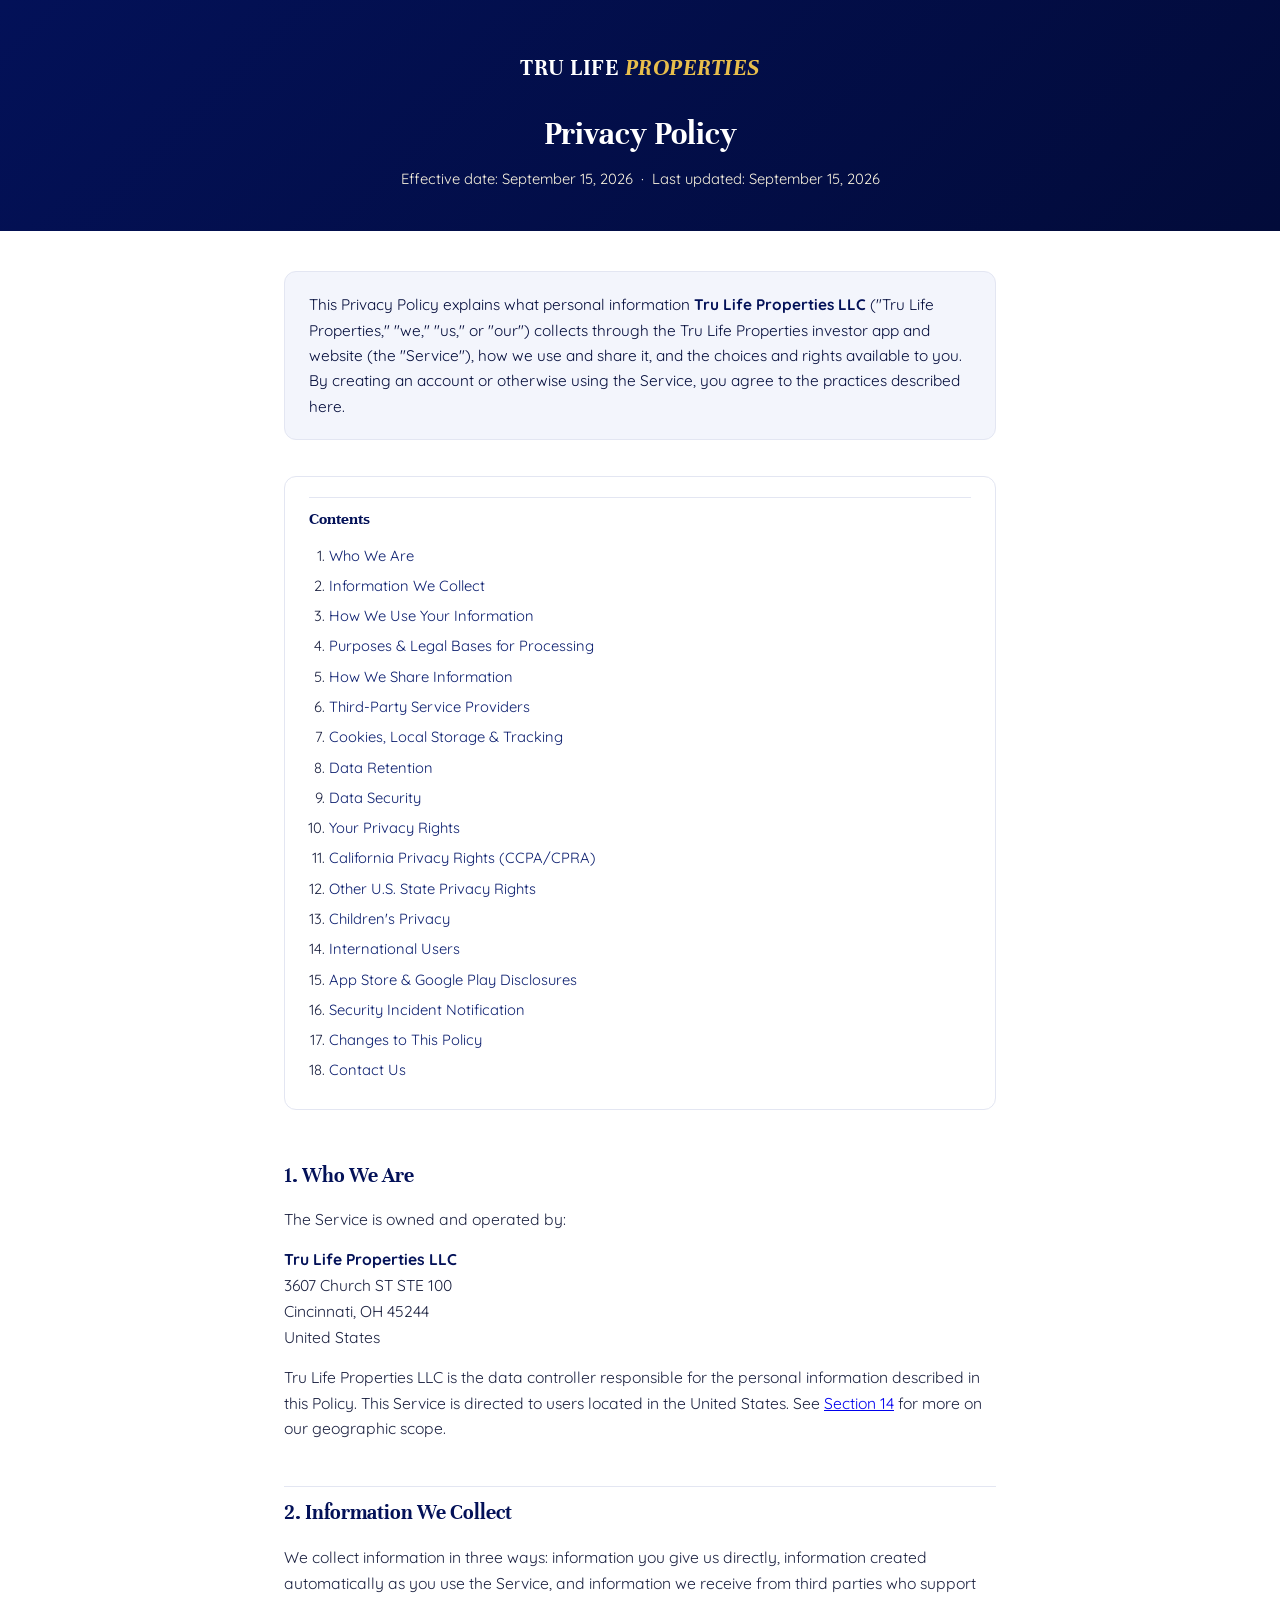
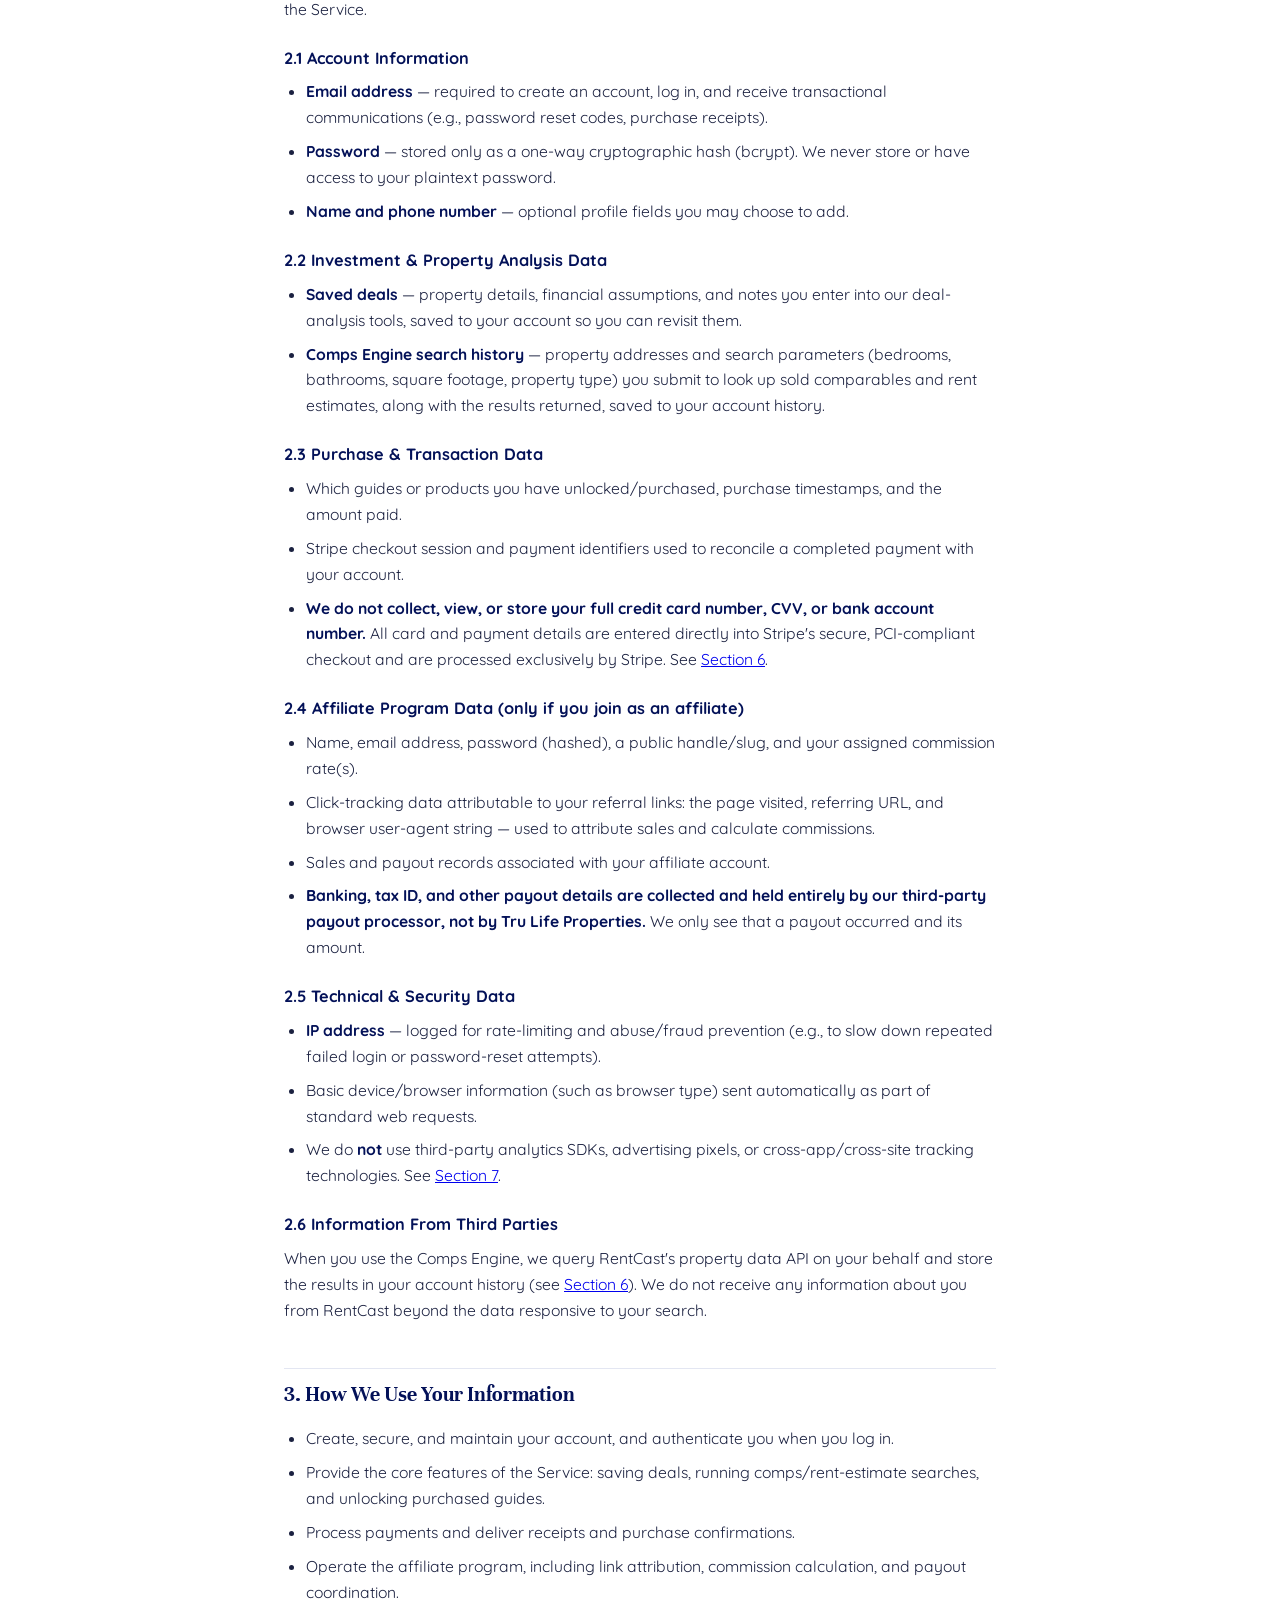
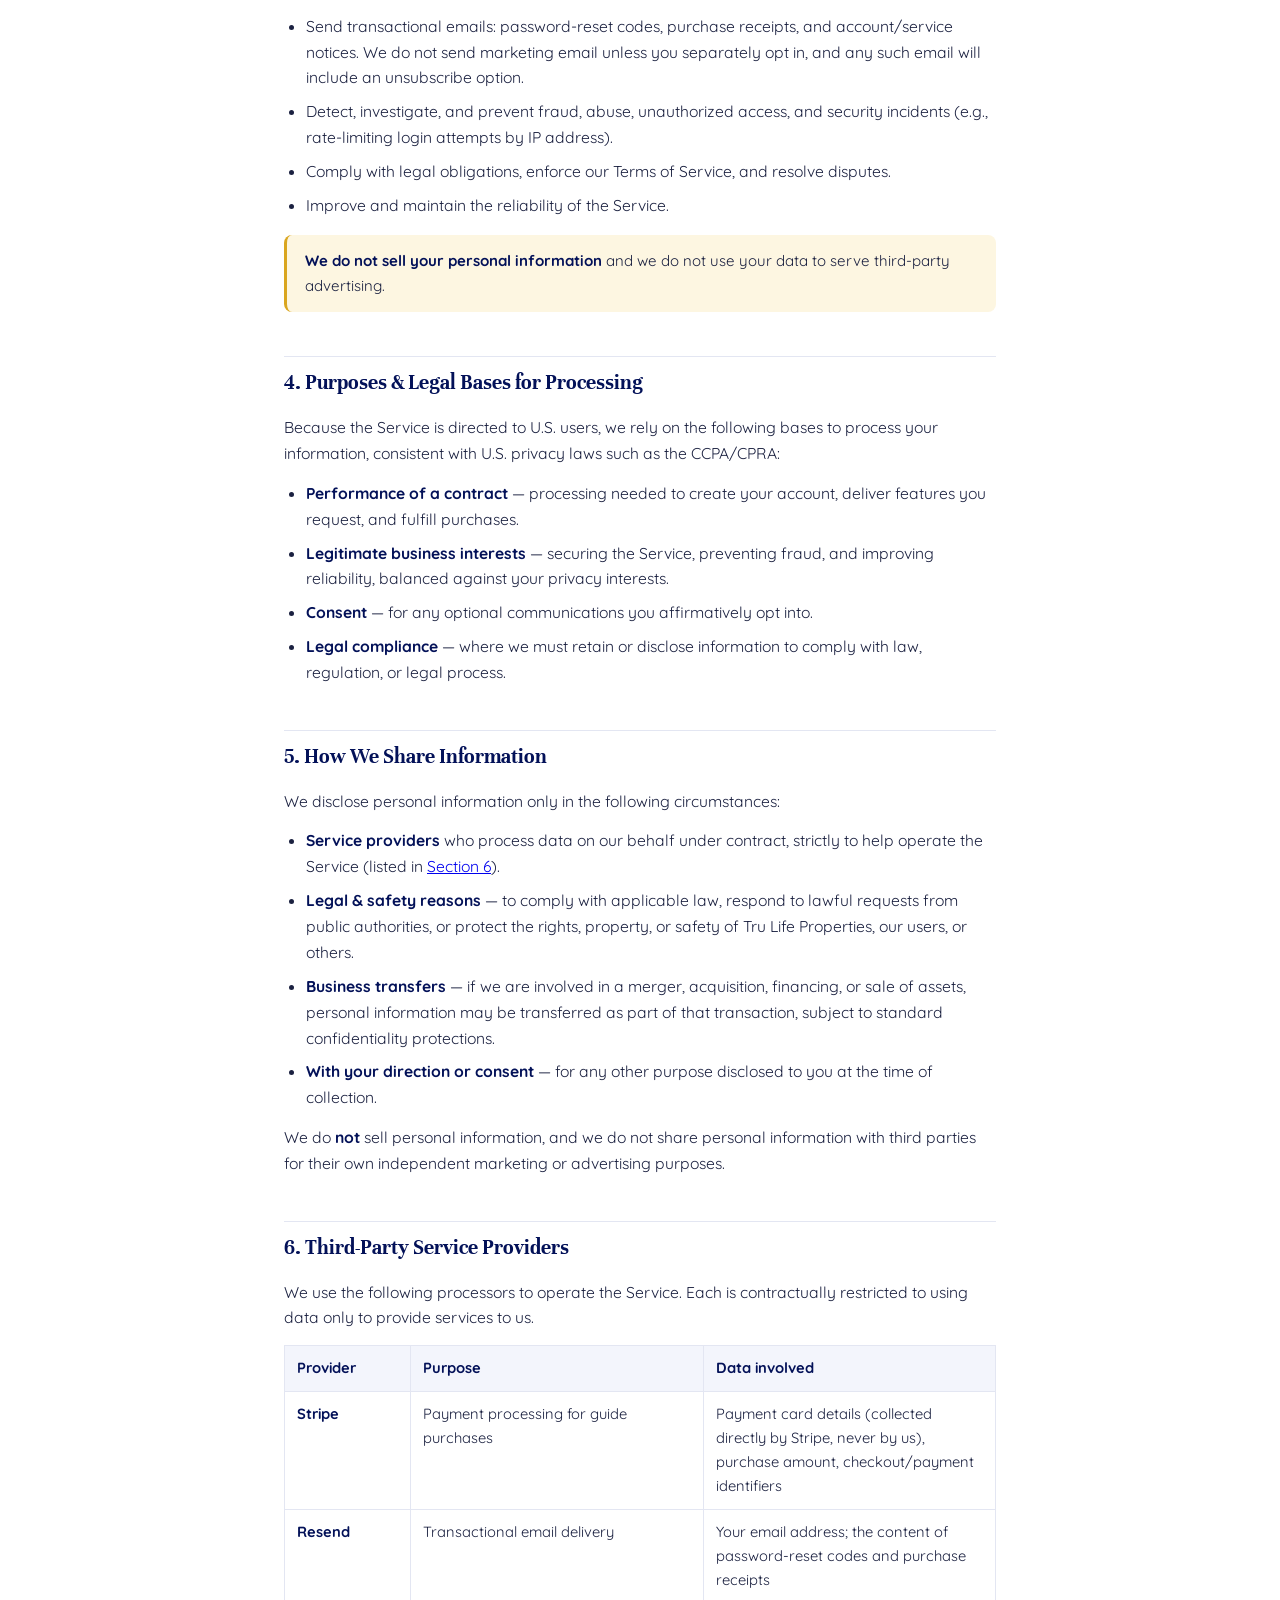
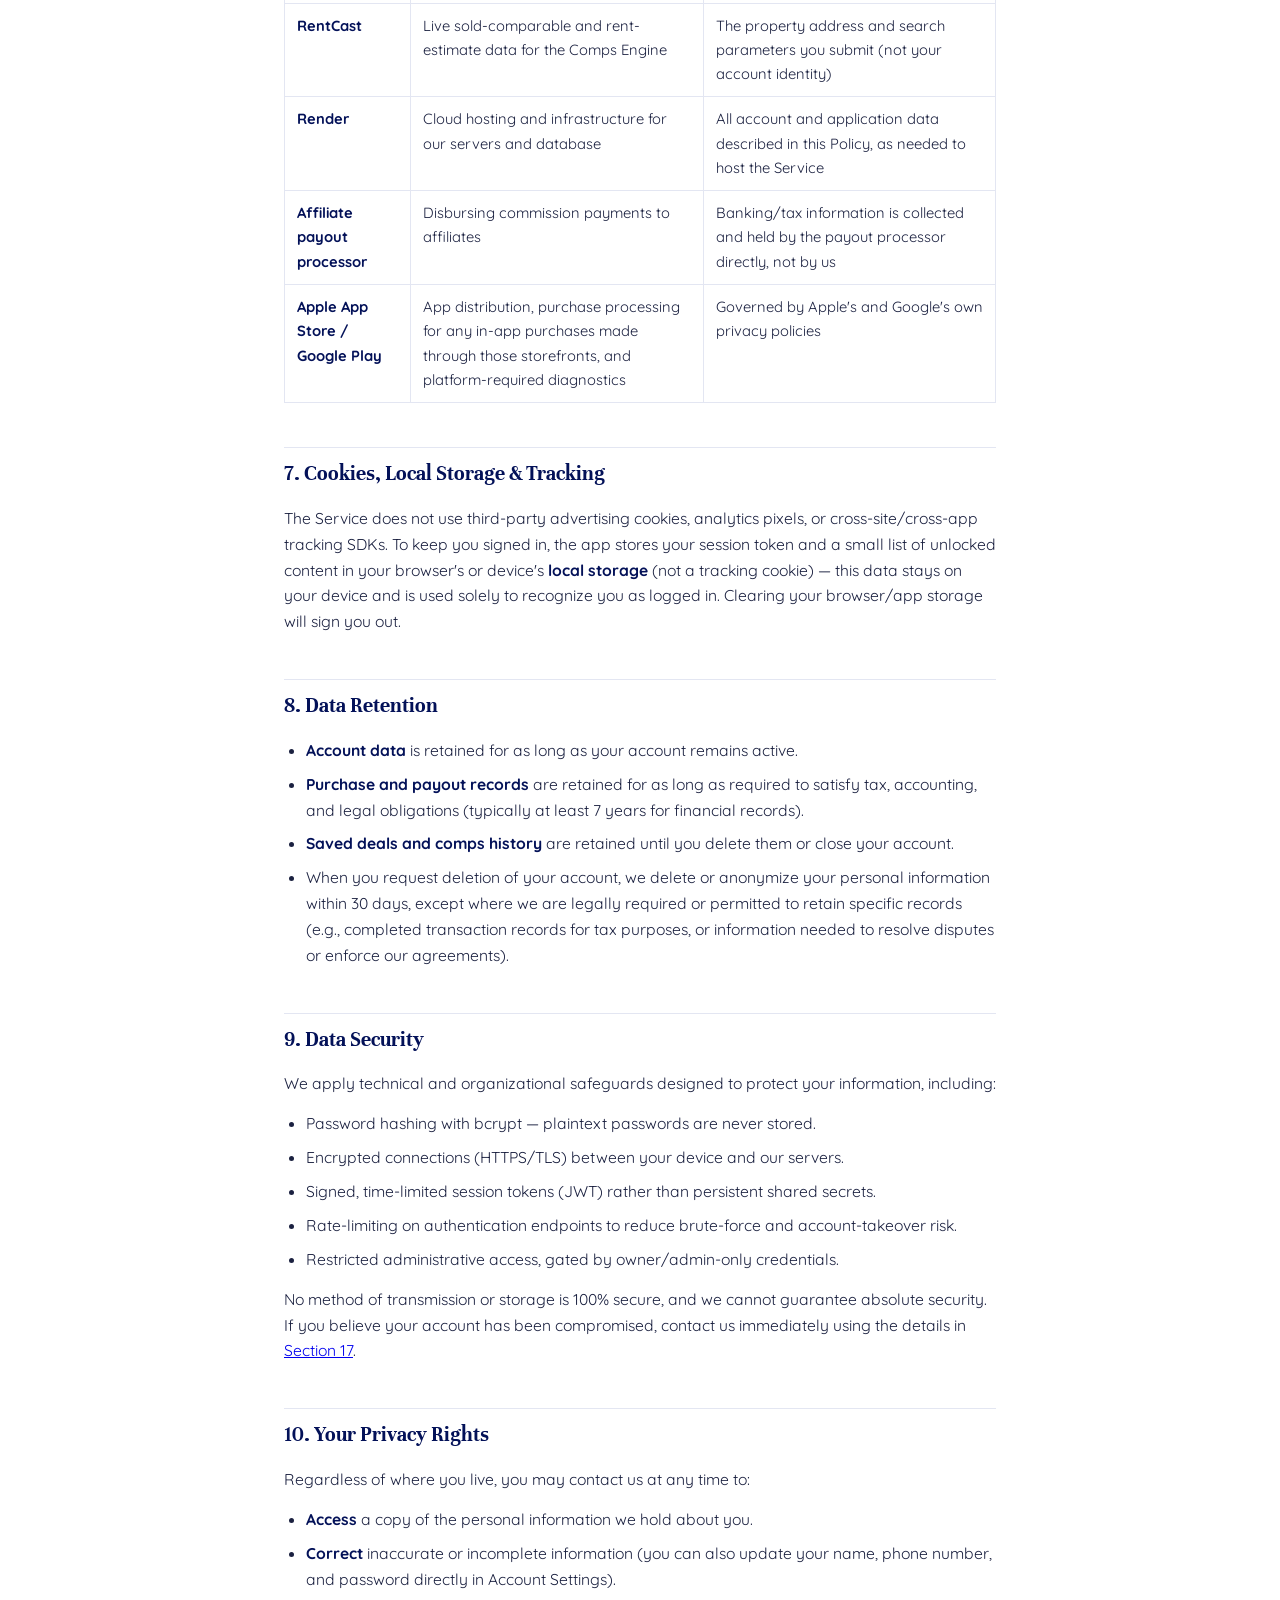
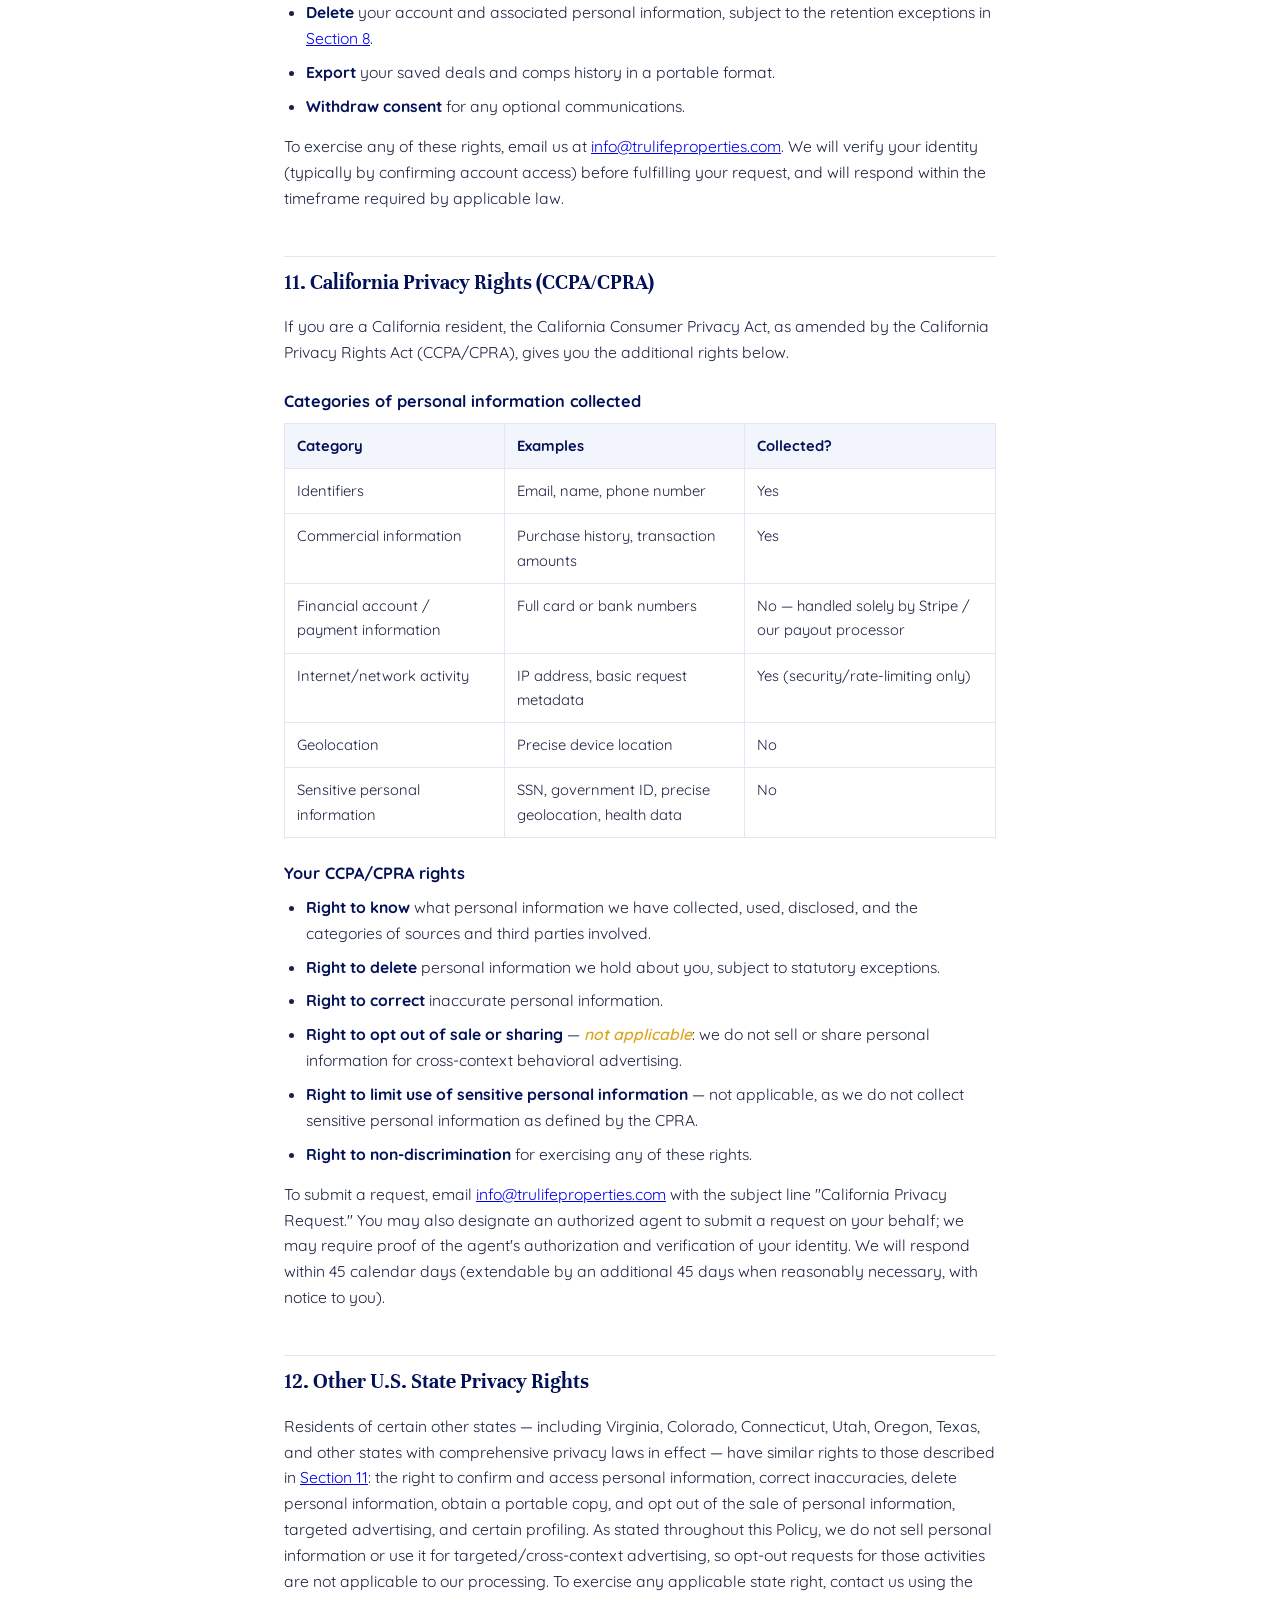
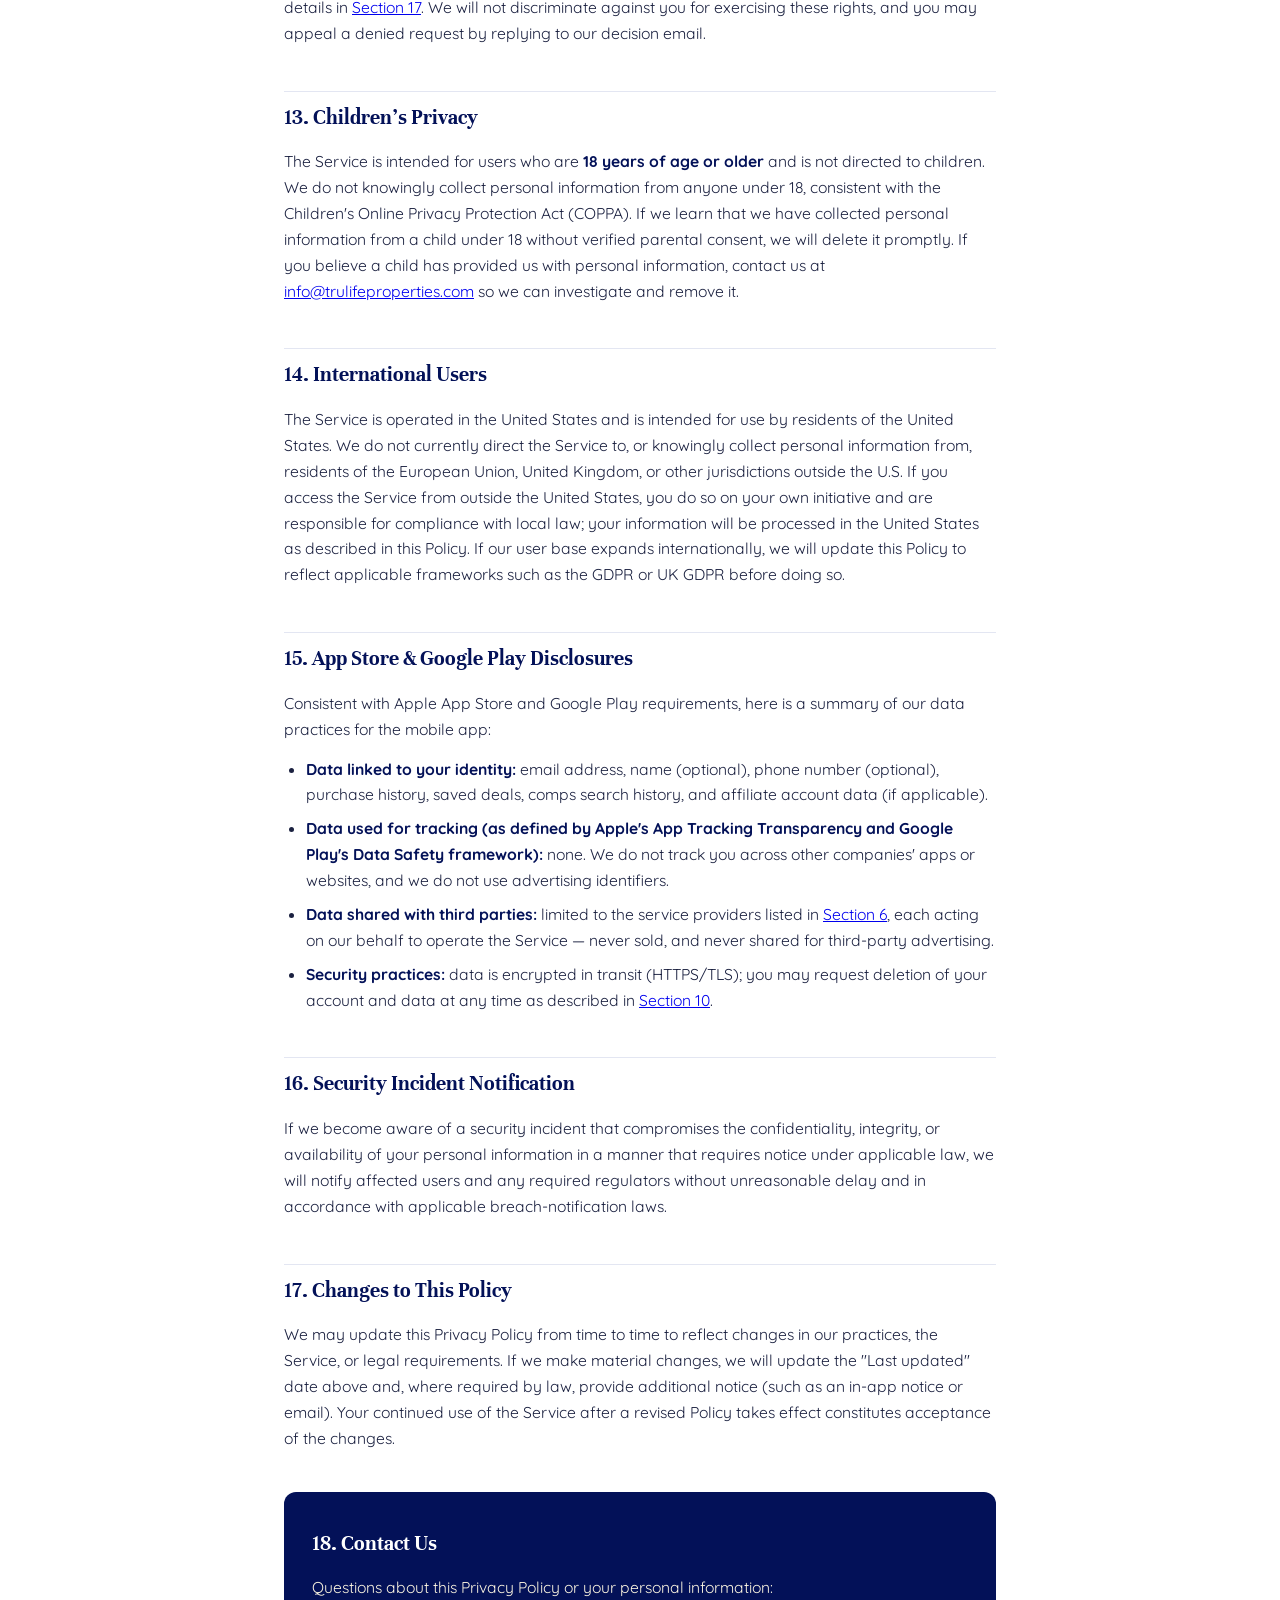
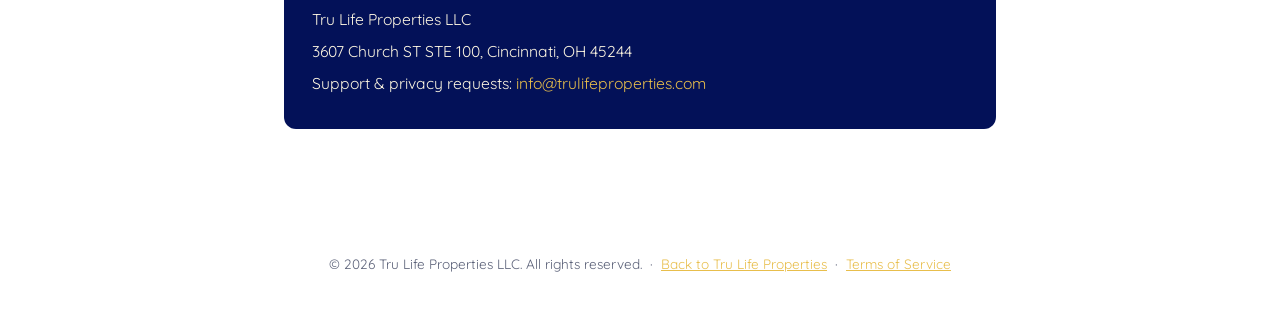
==== static/privacy-policy.html @ 52e92f8c "Add Privacy Policy and Terms of Service pages; link from Settings" ====
<!DOCTYPE html>
<html lang="en">
<head>
<meta charset="UTF-8" />
<meta name="viewport" content="width=device-width, initial-scale=1.0" />
<title>Privacy Policy · Tru Life Properties</title>
<link rel="preconnect" href="https://fonts.googleapis.com" />
<link rel="preconnect" href="https://fonts.gstatic.com" crossorigin />
<link href="https://fonts.googleapis.com/css2?family=Unna:ital,wght@0,400;0,700;1,400;1,700&family=Quicksand:wght@300;400;500;600;700&display=swap" rel="stylesheet" />
<style>
  :root {
    --navy: #031158;
    --navy-deep: #020b3a;
    --navy-soft: #0a1d6e;
    --navy-tint: #f3f5fc;
    --gold: #daa61f;
    --gold-light: #e8be4c;
    --gold-soft: #fdf6e1;
    --ink: #1b2140;
    --muted: #5b6178;
    --border: #e3e6f2;
    --sans: 'Quicksand', sans-serif;
    --serif: 'Unna', serif;
  }
  * { box-sizing: border-box; }
  body {
    margin: 0;
    font-family: var(--sans);
    color: var(--ink);
    background: #fff;
    line-height: 1.65;
  }
  header.masthead {
    background: linear-gradient(135deg, var(--navy) 0%, var(--navy-deep) 100%);
    color: #fff;
    padding: 48px 24px 40px;
    text-align: center;
  }
  header.masthead .brand {
    font-family: var(--serif);
    font-weight: 700;
    font-size: 1.5rem;
    letter-spacing: 0.02em;
  }
  header.masthead .brand em { color: var(--gold-light); font-style: italic; }
  header.masthead h1 {
    font-family: var(--serif);
    font-weight: 700;
    font-size: 2.1rem;
    margin: 18px 0 6px;
  }
  header.masthead p.meta {
    color: var(--gold-soft);
    font-size: 0.92rem;
    margin: 0;
  }
  main {
    max-width: 760px;
    margin: 0 auto;
    padding: 40px 24px 96px;
  }
  .intro {
    background: var(--navy-tint);
    border: 1px solid var(--border);
    border-radius: 12px;
    padding: 20px 24px;
    margin-bottom: 36px;
    font-size: 0.96rem;
    color: var(--navy-deep);
  }
  nav.toc {
    border: 1px solid var(--border);
    border-radius: 12px;
    padding: 20px 24px;
    margin-bottom: 40px;
  }
  nav.toc h2 {
    font-family: var(--serif);
    color: var(--navy);
    font-size: 1.05rem;
    margin: 0 0 10px;
  }
  nav.toc ol { margin: 0; padding-left: 20px; }
  nav.toc li { margin-bottom: 6px; font-size: 0.92rem; }
  nav.toc a { color: var(--navy-soft); text-decoration: none; }
  nav.toc a:hover { color: var(--gold); text-decoration: underline; }
  h2 {
    font-family: var(--serif);
    color: var(--navy);
    font-weight: 700;
    font-size: 1.35rem;
    margin: 44px 0 14px;
    padding-top: 8px;
    border-top: 1px solid var(--border);
  }
  section:first-of-type h2 { border-top: none; margin-top: 0; }
  h3 {
    font-family: var(--sans);
    color: var(--navy);
    font-weight: 700;
    font-size: 1.02rem;
    margin: 22px 0 8px;
  }
  p { margin: 0 0 14px; color: var(--ink); font-size: 0.98rem; }
  ul, ol.plain { margin: 0 0 14px; padding-left: 22px; }
  li { margin-bottom: 8px; font-size: 0.98rem; }
  strong { color: var(--navy); }
  em.accent { font-style: italic; color: var(--gold); font-weight: 600; }
  table {
    width: 100%;
    border-collapse: collapse;
    margin: 8px 0 20px;
    font-size: 0.92rem;
  }
  th, td {
    text-align: left;
    padding: 10px 12px;
    border: 1px solid var(--border);
    vertical-align: top;
  }
  th { background: var(--navy-tint); color: var(--navy); font-weight: 700; }
  .callout {
    background: var(--gold-soft);
    border-left: 3px solid var(--gold);
    border-radius: 8px;
    padding: 14px 18px;
    margin: 16px 0;
    font-size: 0.94rem;
  }
  .contact-card {
    background: var(--navy);
    color: #fff;
    border-radius: 12px;
    padding: 26px 28px;
    margin-top: 40px;
  }
  .contact-card h2 { color: #fff; border: none; margin-top: 0; }
  .contact-card p { color: var(--gold-soft); margin-bottom: 6px; }
  .contact-card a { color: var(--gold-light); text-decoration: none; }
  footer {
    text-align: center;
    padding: 28px 24px 40px;
    color: var(--muted);
    font-size: 0.85rem;
  }
  a.home-link { color: var(--gold-light); }
</style>
</head>
<body>

<header class="masthead">
  <div class="brand">TRU LIFE <em>PROPERTIES</em></div>
  <h1>Privacy Policy</h1>
  <p class="meta">Effective date: September 15, 2026 &nbsp;·&nbsp; Last updated: September 15, 2026</p>
</header>

<main>

  <div class="intro">
    This Privacy Policy explains what personal information <strong>Tru Life Properties LLC</strong> ("Tru Life Properties," "we," "us," or "our") collects through the Tru Life Properties investor app and website (the "Service"), how we use and share it, and the choices and rights available to you. By creating an account or otherwise using the Service, you agree to the practices described here.
  </div>

  <nav class="toc">
    <h2>Contents</h2>
    <ol>
      <li><a href="#who-we-are">Who We Are</a></li>
      <li><a href="#info-we-collect">Information We Collect</a></li>
      <li><a href="#how-we-use">How We Use Your Information</a></li>
      <li><a href="#legal-bases">Purposes &amp; Legal Bases for Processing</a></li>
      <li><a href="#sharing">How We Share Information</a></li>
      <li><a href="#third-parties">Third-Party Service Providers</a></li>
      <li><a href="#cookies">Cookies, Local Storage &amp; Tracking</a></li>
      <li><a href="#retention">Data Retention</a></li>
      <li><a href="#security">Data Security</a></li>
      <li><a href="#your-rights">Your Privacy Rights</a></li>
      <li><a href="#california">California Privacy Rights (CCPA/CPRA)</a></li>
      <li><a href="#other-states">Other U.S. State Privacy Rights</a></li>
      <li><a href="#children">Children's Privacy</a></li>
      <li><a href="#international">International Users</a></li>
      <li><a href="#app-store">App Store &amp; Google Play Disclosures</a></li>
      <li><a href="#breach">Security Incident Notification</a></li>
      <li><a href="#retention-changes">Changes to This Policy</a></li>
      <li><a href="#contact">Contact Us</a></li>
    </ol>
  </nav>

  <section id="who-we-are">
    <h2>1. Who We Are</h2>
    <p>The Service is owned and operated by:</p>
    <p><strong>Tru Life Properties LLC</strong><br />
    3607 Church ST STE 100<br />
    Cincinnati, OH 45244<br />
    United States</p>
    <p>Tru Life Properties LLC is the data controller responsible for the personal information described in this Policy. This Service is directed to users located in the United States. See <a href="#international">Section 14</a> for more on our geographic scope.</p>
  </section>

  <section id="info-we-collect">
    <h2>2. Information We Collect</h2>
    <p>We collect information in three ways: information you give us directly, information created automatically as you use the Service, and information we receive from third parties who support the Service.</p>

    <h3>2.1 Account Information</h3>
    <ul>
      <li><strong>Email address</strong> — required to create an account, log in, and receive transactional communications (e.g., password reset codes, purchase receipts).</li>
      <li><strong>Password</strong> — stored only as a one-way cryptographic hash (bcrypt). We never store or have access to your plaintext password.</li>
      <li><strong>Name and phone number</strong> — optional profile fields you may choose to add.</li>
    </ul>

    <h3>2.2 Investment &amp; Property Analysis Data</h3>
    <ul>
      <li><strong>Saved deals</strong> — property details, financial assumptions, and notes you enter into our deal-analysis tools, saved to your account so you can revisit them.</li>
      <li><strong>Comps Engine search history</strong> — property addresses and search parameters (bedrooms, bathrooms, square footage, property type) you submit to look up sold comparables and rent estimates, along with the results returned, saved to your account history.</li>
    </ul>

    <h3>2.3 Purchase &amp; Transaction Data</h3>
    <ul>
      <li>Which guides or products you have unlocked/purchased, purchase timestamps, and the amount paid.</li>
      <li>Stripe checkout session and payment identifiers used to reconcile a completed payment with your account.</li>
      <li><strong>We do not collect, view, or store your full credit card number, CVV, or bank account number.</strong> All card and payment details are entered directly into Stripe's secure, PCI-compliant checkout and are processed exclusively by Stripe. See <a href="#third-parties">Section 6</a>.</li>
    </ul>

    <h3>2.4 Affiliate Program Data (only if you join as an affiliate)</h3>
    <ul>
      <li>Name, email address, password (hashed), a public handle/slug, and your assigned commission rate(s).</li>
      <li>Click-tracking data attributable to your referral links: the page visited, referring URL, and browser user-agent string — used to attribute sales and calculate commissions.</li>
      <li>Sales and payout records associated with your affiliate account.</li>
      <li><strong>Banking, tax ID, and other payout details are collected and held entirely by our third-party payout processor, not by Tru Life Properties.</strong> We only see that a payout occurred and its amount.</li>
    </ul>

    <h3>2.5 Technical &amp; Security Data</h3>
    <ul>
      <li><strong>IP address</strong> — logged for rate-limiting and abuse/fraud prevention (e.g., to slow down repeated failed login or password-reset attempts).</li>
      <li>Basic device/browser information (such as browser type) sent automatically as part of standard web requests.</li>
      <li>We do <strong>not</strong> use third-party analytics SDKs, advertising pixels, or cross-app/cross-site tracking technologies. See <a href="#cookies">Section 7</a>.</li>
    </ul>

    <h3>2.6 Information From Third Parties</h3>
    <p>When you use the Comps Engine, we query RentCast's property data API on your behalf and store the results in your account history (see <a href="#third-parties">Section 6</a>). We do not receive any information about you from RentCast beyond the data responsive to your search.</p>
  </section>

  <section id="how-we-use">
    <h2>3. How We Use Your Information</h2>
    <ul>
      <li>Create, secure, and maintain your account, and authenticate you when you log in.</li>
      <li>Provide the core features of the Service: saving deals, running comps/rent-estimate searches, and unlocking purchased guides.</li>
      <li>Process payments and deliver receipts and purchase confirmations.</li>
      <li>Operate the affiliate program, including link attribution, commission calculation, and payout coordination.</li>
      <li>Send transactional emails: password-reset codes, purchase receipts, and account/service notices. We do not send marketing email unless you separately opt in, and any such email will include an unsubscribe option.</li>
      <li>Detect, investigate, and prevent fraud, abuse, unauthorized access, and security incidents (e.g., rate-limiting login attempts by IP address).</li>
      <li>Comply with legal obligations, enforce our Terms of Service, and resolve disputes.</li>
      <li>Improve and maintain the reliability of the Service.</li>
    </ul>
    <div class="callout"><strong>We do not sell your personal information</strong> and we do not use your data to serve third-party advertising.</div>
  </section>

  <section id="legal-bases">
    <h2>4. Purposes &amp; Legal Bases for Processing</h2>
    <p>Because the Service is directed to U.S. users, we rely on the following bases to process your information, consistent with U.S. privacy laws such as the CCPA/CPRA:</p>
    <ul>
      <li><strong>Performance of a contract</strong> — processing needed to create your account, deliver features you request, and fulfill purchases.</li>
      <li><strong>Legitimate business interests</strong> — securing the Service, preventing fraud, and improving reliability, balanced against your privacy interests.</li>
      <li><strong>Consent</strong> — for any optional communications you affirmatively opt into.</li>
      <li><strong>Legal compliance</strong> — where we must retain or disclose information to comply with law, regulation, or legal process.</li>
    </ul>
  </section>

  <section id="sharing">
    <h2>5. How We Share Information</h2>
    <p>We disclose personal information only in the following circumstances:</p>
    <ul>
      <li><strong>Service providers</strong> who process data on our behalf under contract, strictly to help operate the Service (listed in <a href="#third-parties">Section 6</a>).</li>
      <li><strong>Legal &amp; safety reasons</strong> — to comply with applicable law, respond to lawful requests from public authorities, or protect the rights, property, or safety of Tru Life Properties, our users, or others.</li>
      <li><strong>Business transfers</strong> — if we are involved in a merger, acquisition, financing, or sale of assets, personal information may be transferred as part of that transaction, subject to standard confidentiality protections.</li>
      <li><strong>With your direction or consent</strong> — for any other purpose disclosed to you at the time of collection.</li>
    </ul>
    <p>We do <strong>not</strong> sell personal information, and we do not share personal information with third parties for their own independent marketing or advertising purposes.</p>
  </section>

  <section id="third-parties">
    <h2>6. Third-Party Service Providers</h2>
    <p>We use the following processors to operate the Service. Each is contractually restricted to using data only to provide services to us.</p>
    <table>
      <tr><th>Provider</th><th>Purpose</th><th>Data involved</th></tr>
      <tr><td><strong>Stripe</strong></td><td>Payment processing for guide purchases</td><td>Payment card details (collected directly by Stripe, never by us), purchase amount, checkout/payment identifiers</td></tr>
      <tr><td><strong>Resend</strong></td><td>Transactional email delivery</td><td>Your email address; the content of password-reset codes and purchase receipts</td></tr>
      <tr><td><strong>RentCast</strong></td><td>Live sold-comparable and rent-estimate data for the Comps Engine</td><td>The property address and search parameters you submit (not your account identity)</td></tr>
      <tr><td><strong>Render</strong></td><td>Cloud hosting and infrastructure for our servers and database</td><td>All account and application data described in this Policy, as needed to host the Service</td></tr>
      <tr><td><strong>Affiliate payout processor</strong></td><td>Disbursing commission payments to affiliates</td><td>Banking/tax information is collected and held by the payout processor directly, not by us</td></tr>
      <tr><td><strong>Apple App Store / Google Play</strong></td><td>App distribution, purchase processing for any in-app purchases made through those storefronts, and platform-required diagnostics</td><td>Governed by Apple's and Google's own privacy policies</td></tr>
    </table>
  </section>

  <section id="cookies">
    <h2>7. Cookies, Local Storage &amp; Tracking</h2>
    <p>The Service does not use third-party advertising cookies, analytics pixels, or cross-site/cross-app tracking SDKs. To keep you signed in, the app stores your session token and a small list of unlocked content in your browser's or device's <strong>local storage</strong> (not a tracking cookie) — this data stays on your device and is used solely to recognize you as logged in. Clearing your browser/app storage will sign you out.</p>
  </section>

  <section id="retention">
    <h2>8. Data Retention</h2>
    <ul>
      <li><strong>Account data</strong> is retained for as long as your account remains active.</li>
      <li><strong>Purchase and payout records</strong> are retained for as long as required to satisfy tax, accounting, and legal obligations (typically at least 7 years for financial records).</li>
      <li><strong>Saved deals and comps history</strong> are retained until you delete them or close your account.</li>
      <li>When you request deletion of your account, we delete or anonymize your personal information within 30 days, except where we are legally required or permitted to retain specific records (e.g., completed transaction records for tax purposes, or information needed to resolve disputes or enforce our agreements).</li>
    </ul>
  </section>

  <section id="security">
    <h2>9. Data Security</h2>
    <p>We apply technical and organizational safeguards designed to protect your information, including:</p>
    <ul>
      <li>Password hashing with bcrypt — plaintext passwords are never stored.</li>
      <li>Encrypted connections (HTTPS/TLS) between your device and our servers.</li>
      <li>Signed, time-limited session tokens (JWT) rather than persistent shared secrets.</li>
      <li>Rate-limiting on authentication endpoints to reduce brute-force and account-takeover risk.</li>
      <li>Restricted administrative access, gated by owner/admin-only credentials.</li>
    </ul>
    <p>No method of transmission or storage is 100% secure, and we cannot guarantee absolute security. If you believe your account has been compromised, contact us immediately using the details in <a href="#contact">Section 17</a>.</p>
  </section>

  <section id="your-rights">
    <h2>10. Your Privacy Rights</h2>
    <p>Regardless of where you live, you may contact us at any time to:</p>
    <ul>
      <li><strong>Access</strong> a copy of the personal information we hold about you.</li>
      <li><strong>Correct</strong> inaccurate or incomplete information (you can also update your name, phone number, and password directly in Account Settings).</li>
      <li><strong>Delete</strong> your account and associated personal information, subject to the retention exceptions in <a href="#retention">Section 8</a>.</li>
      <li><strong>Export</strong> your saved deals and comps history in a portable format.</li>
      <li><strong>Withdraw consent</strong> for any optional communications.</li>
    </ul>
    <p>To exercise any of these rights, email us at <a href="mailto:info@trulifeproperties.com">info@trulifeproperties.com</a>. We will verify your identity (typically by confirming account access) before fulfilling your request, and will respond within the timeframe required by applicable law.</p>
  </section>

  <section id="california">
    <h2>11. California Privacy Rights (CCPA/CPRA)</h2>
    <p>If you are a California resident, the California Consumer Privacy Act, as amended by the California Privacy Rights Act (CCPA/CPRA), gives you the additional rights below.</p>

    <h3>Categories of personal information collected</h3>
    <table>
      <tr><th>Category</th><th>Examples</th><th>Collected?</th></tr>
      <tr><td>Identifiers</td><td>Email, name, phone number</td><td>Yes</td></tr>
      <tr><td>Commercial information</td><td>Purchase history, transaction amounts</td><td>Yes</td></tr>
      <tr><td>Financial account / payment information</td><td>Full card or bank numbers</td><td>No — handled solely by Stripe / our payout processor</td></tr>
      <tr><td>Internet/network activity</td><td>IP address, basic request metadata</td><td>Yes (security/rate-limiting only)</td></tr>
      <tr><td>Geolocation</td><td>Precise device location</td><td>No</td></tr>
      <tr><td>Sensitive personal information</td><td>SSN, government ID, precise geolocation, health data</td><td>No</td></tr>
    </table>

    <h3>Your CCPA/CPRA rights</h3>
    <ul>
      <li><strong>Right to know</strong> what personal information we have collected, used, disclosed, and the categories of sources and third parties involved.</li>
      <li><strong>Right to delete</strong> personal information we hold about you, subject to statutory exceptions.</li>
      <li><strong>Right to correct</strong> inaccurate personal information.</li>
      <li><strong>Right to opt out of sale or sharing</strong> — <em class="accent">not applicable</em>: we do not sell or share personal information for cross-context behavioral advertising.</li>
      <li><strong>Right to limit use of sensitive personal information</strong> — not applicable, as we do not collect sensitive personal information as defined by the CPRA.</li>
      <li><strong>Right to non-discrimination</strong> for exercising any of these rights.</li>
    </ul>
    <p>To submit a request, email <a href="mailto:info@trulifeproperties.com">info@trulifeproperties.com</a> with the subject line "California Privacy Request." You may also designate an authorized agent to submit a request on your behalf; we may require proof of the agent's authorization and verification of your identity. We will respond within 45 calendar days (extendable by an additional 45 days when reasonably necessary, with notice to you).</p>
  </section>

  <section id="other-states">
    <h2>12. Other U.S. State Privacy Rights</h2>
    <p>Residents of certain other states — including Virginia, Colorado, Connecticut, Utah, Oregon, Texas, and other states with comprehensive privacy laws in effect — have similar rights to those described in <a href="#california">Section 11</a>: the right to confirm and access personal information, correct inaccuracies, delete personal information, obtain a portable copy, and opt out of the sale of personal information, targeted advertising, and certain profiling. As stated throughout this Policy, we do not sell personal information or use it for targeted/cross-context advertising, so opt-out requests for those activities are not applicable to our processing. To exercise any applicable state right, contact us using the details in <a href="#contact">Section 17</a>. We will not discriminate against you for exercising these rights, and you may appeal a denied request by replying to our decision email.</p>
  </section>

  <section id="children">
    <h2>13. Children's Privacy</h2>
    <p>The Service is intended for users who are <strong>18 years of age or older</strong> and is not directed to children. We do not knowingly collect personal information from anyone under 18, consistent with the Children's Online Privacy Protection Act (COPPA). If we learn that we have collected personal information from a child under 18 without verified parental consent, we will delete it promptly. If you believe a child has provided us with personal information, contact us at <a href="mailto:info@trulifeproperties.com">info@trulifeproperties.com</a> so we can investigate and remove it.</p>
  </section>

  <section id="international">
    <h2>14. International Users</h2>
    <p>The Service is operated in the United States and is intended for use by residents of the United States. We do not currently direct the Service to, or knowingly collect personal information from, residents of the European Union, United Kingdom, or other jurisdictions outside the U.S. If you access the Service from outside the United States, you do so on your own initiative and are responsible for compliance with local law; your information will be processed in the United States as described in this Policy. If our user base expands internationally, we will update this Policy to reflect applicable frameworks such as the GDPR or UK GDPR before doing so.</p>
  </section>

  <section id="app-store">
    <h2>15. App Store &amp; Google Play Disclosures</h2>
    <p>Consistent with Apple App Store and Google Play requirements, here is a summary of our data practices for the mobile app:</p>
    <ul>
      <li><strong>Data linked to your identity:</strong> email address, name (optional), phone number (optional), purchase history, saved deals, comps search history, and affiliate account data (if applicable).</li>
      <li><strong>Data used for tracking (as defined by Apple's App Tracking Transparency and Google Play's Data Safety framework):</strong> none. We do not track you across other companies' apps or websites, and we do not use advertising identifiers.</li>
      <li><strong>Data shared with third parties:</strong> limited to the service providers listed in <a href="#third-parties">Section 6</a>, each acting on our behalf to operate the Service — never sold, and never shared for third-party advertising.</li>
      <li><strong>Security practices:</strong> data is encrypted in transit (HTTPS/TLS); you may request deletion of your account and data at any time as described in <a href="#your-rights">Section 10</a>.</li>
    </ul>
  </section>

  <section id="breach">
    <h2>16. Security Incident Notification</h2>
    <p>If we become aware of a security incident that compromises the confidentiality, integrity, or availability of your personal information in a manner that requires notice under applicable law, we will notify affected users and any required regulators without unreasonable delay and in accordance with applicable breach-notification laws.</p>
  </section>

  <section id="retention-changes">
    <h2>17. Changes to This Policy</h2>
    <p>We may update this Privacy Policy from time to time to reflect changes in our practices, the Service, or legal requirements. If we make material changes, we will update the "Last updated" date above and, where required by law, provide additional notice (such as an in-app notice or email). Your continued use of the Service after a revised Policy takes effect constitutes acceptance of the changes.</p>
  </section>

  <div class="contact-card" id="contact">
    <h2>18. Contact Us</h2>
    <p>Questions about this Privacy Policy or your personal information:</p>
    <p>Tru Life Properties LLC</p>
    <p>3607 Church ST STE 100, Cincinnati, OH 45244</p>
    <p>Support &amp; privacy requests: <a href="mailto:info@trulifeproperties.com">info@trulifeproperties.com</a></p>
  </div>

</main>

<footer>
  © 2026 Tru Life Properties LLC. All rights reserved. &nbsp;·&nbsp; <a class="home-link" href="/">Back to Tru Life Properties</a> &nbsp;·&nbsp; <a class="home-link" href="/terms-of-service.html">Terms of Service</a>
</footer>

</body>
</html>
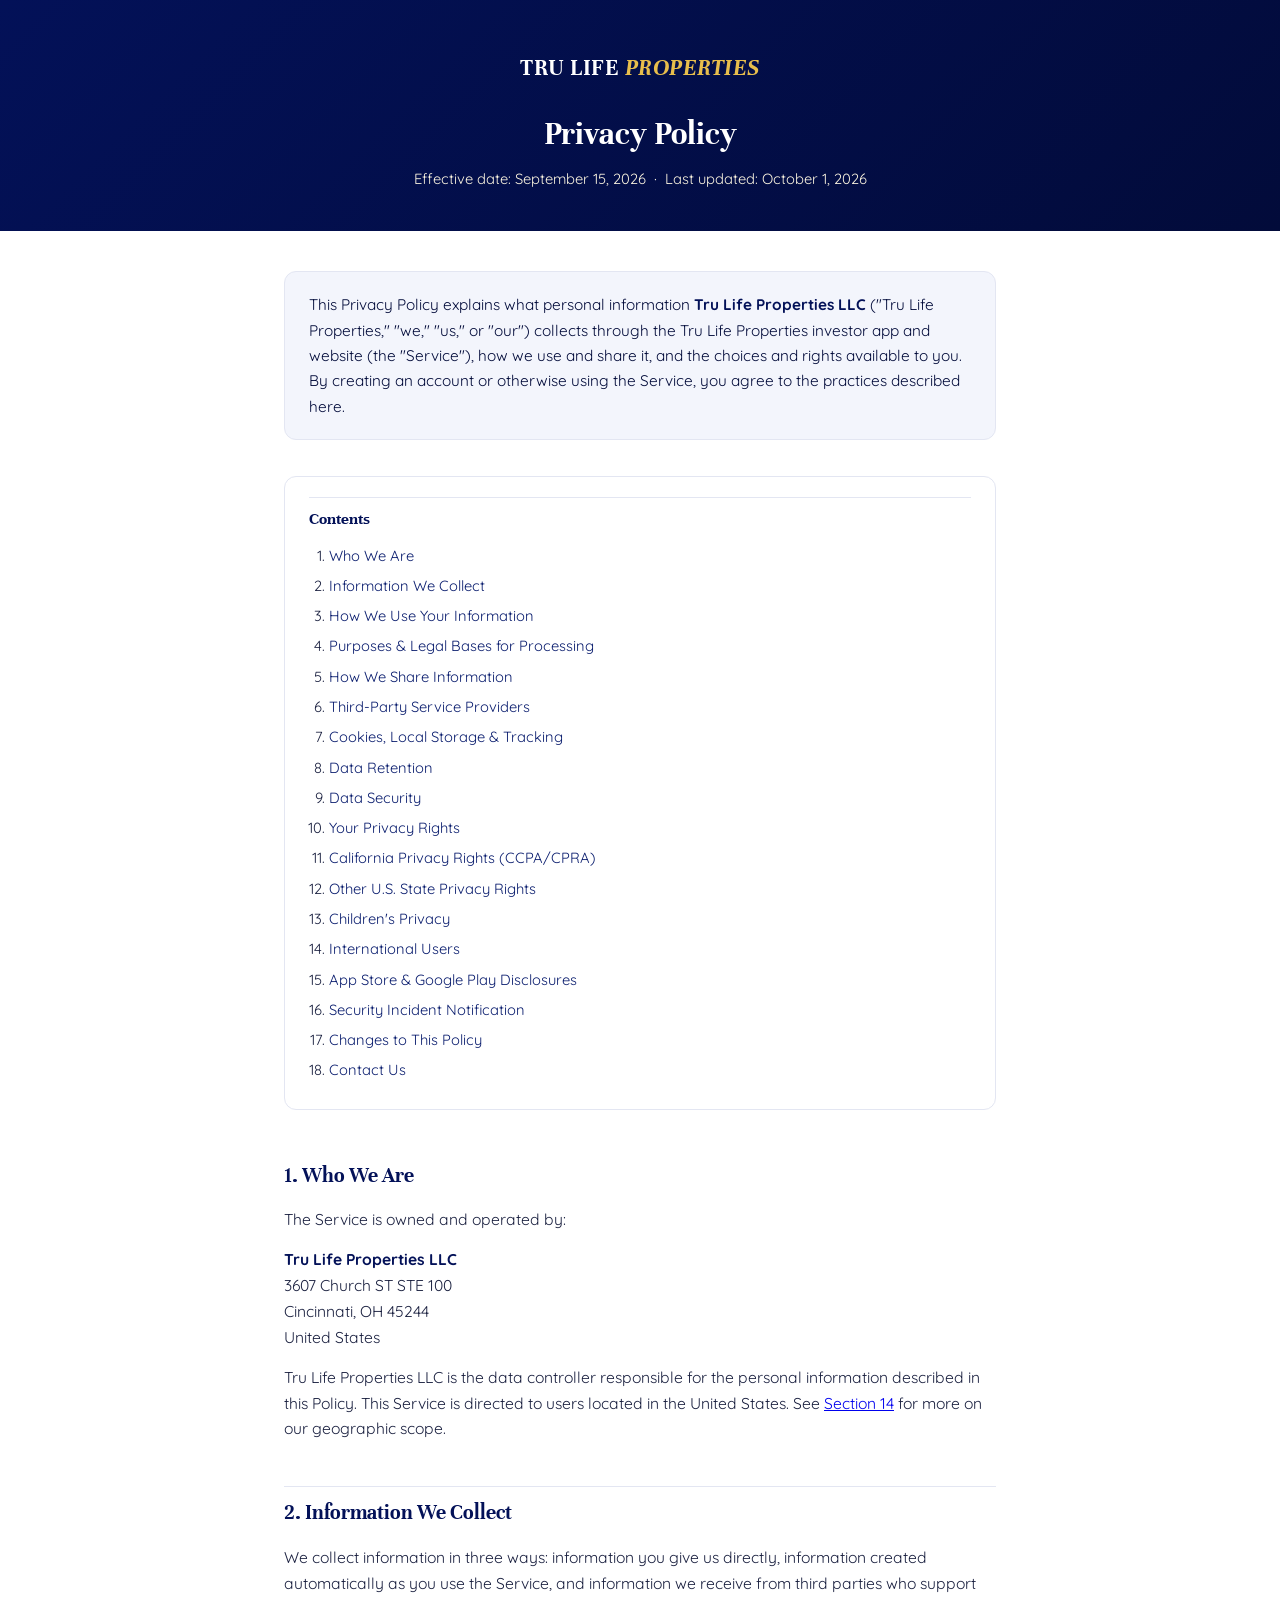
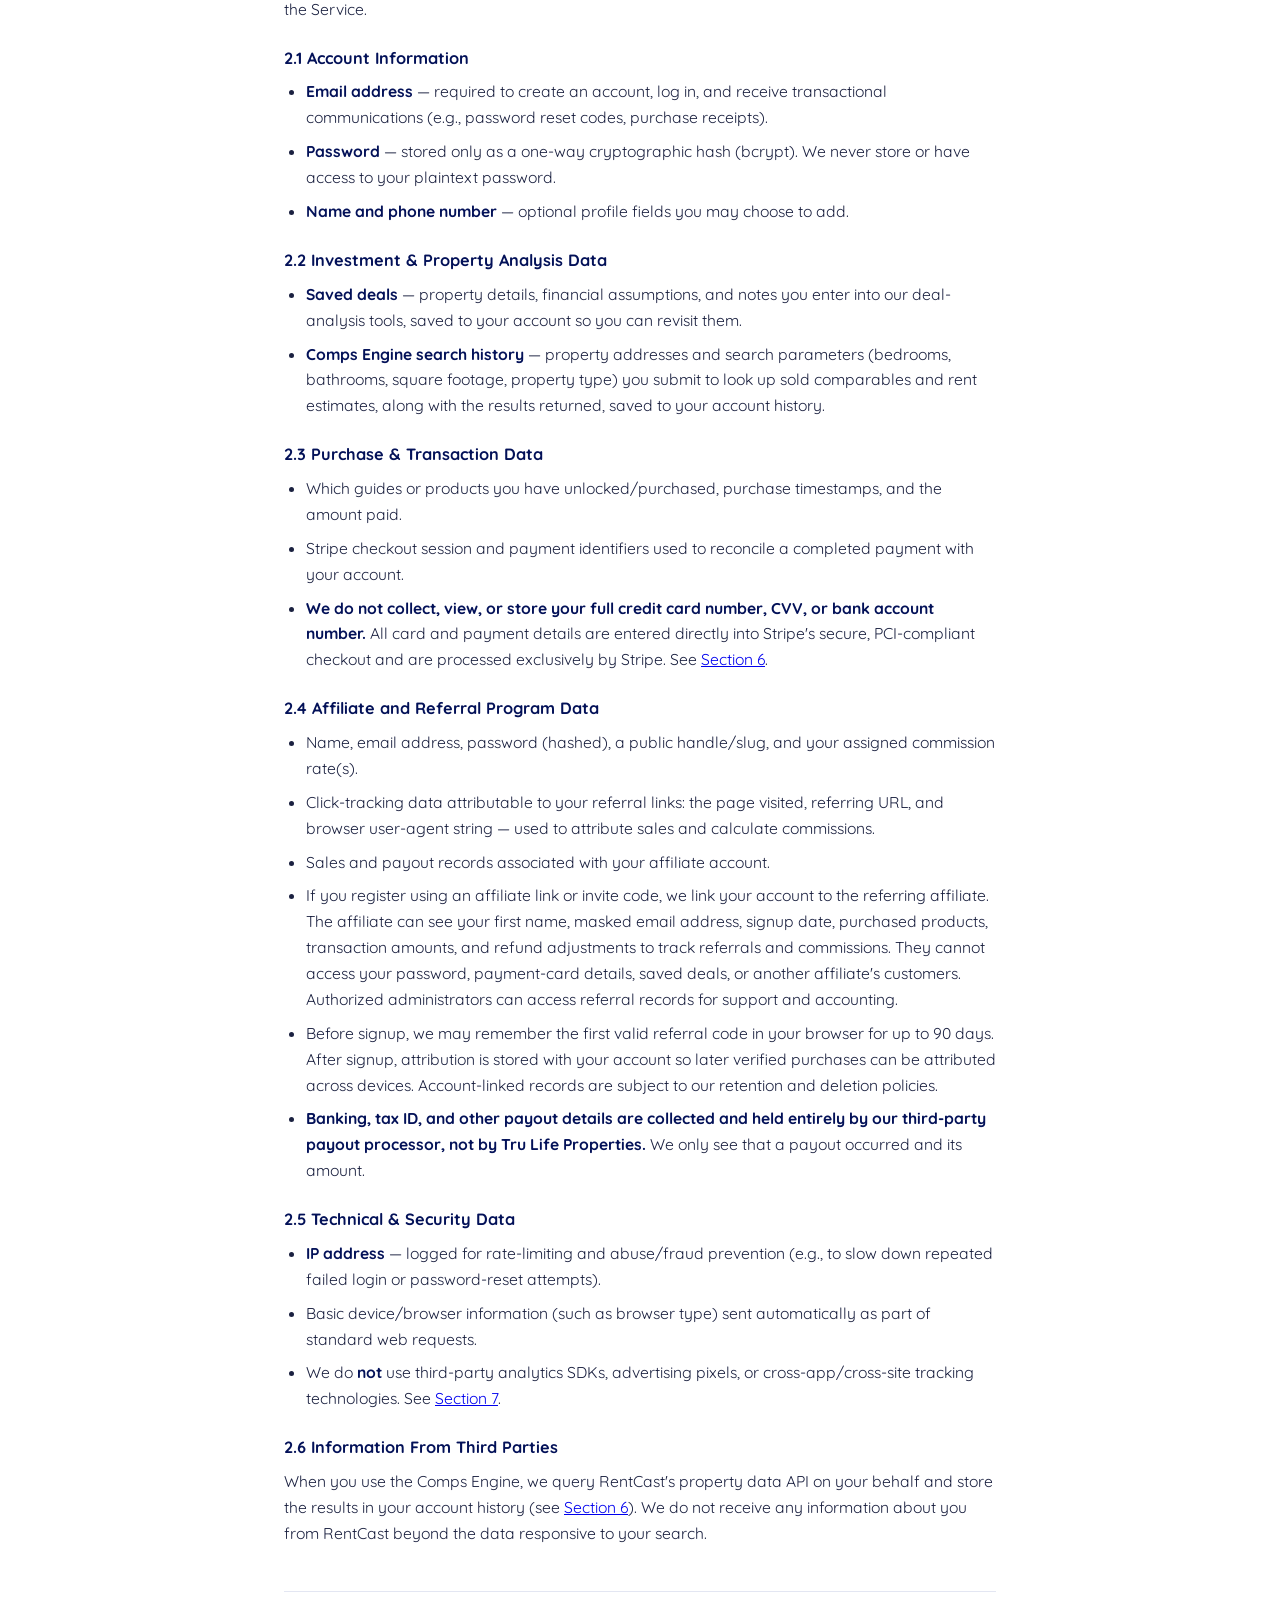
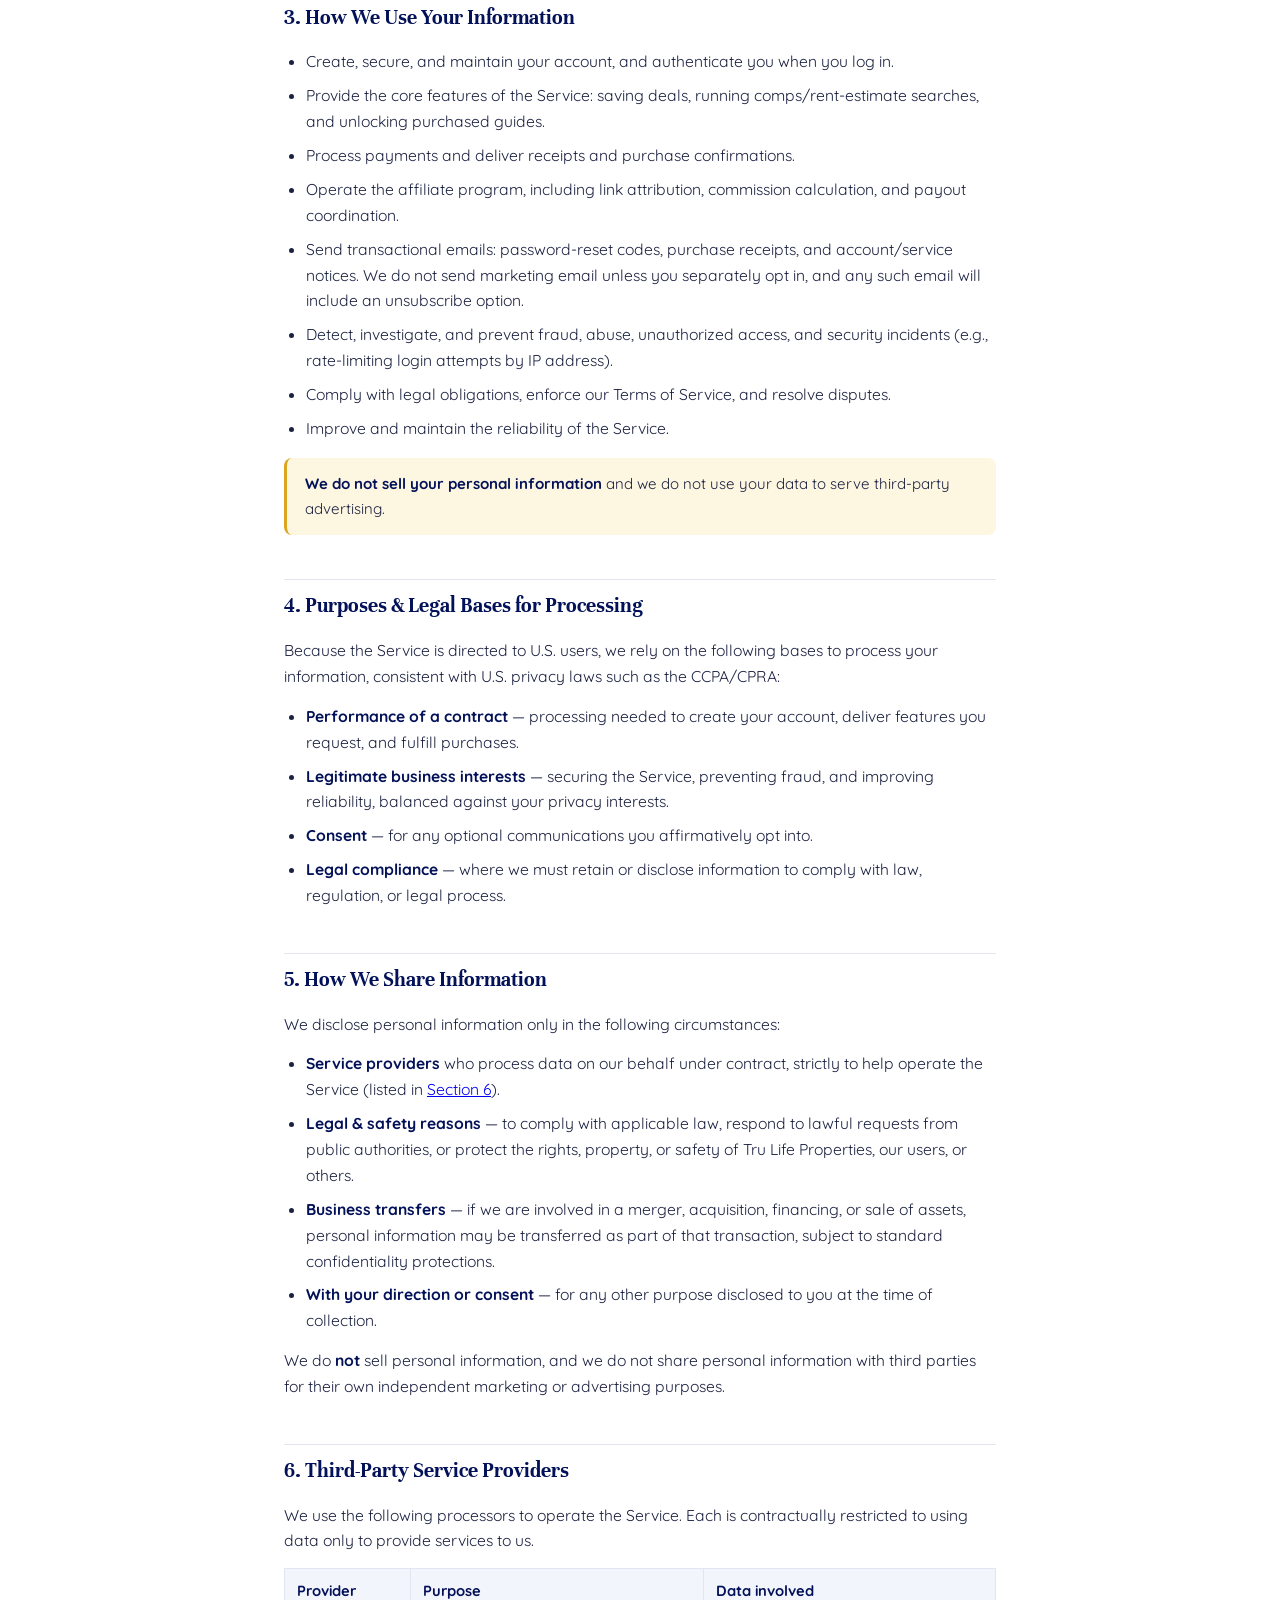
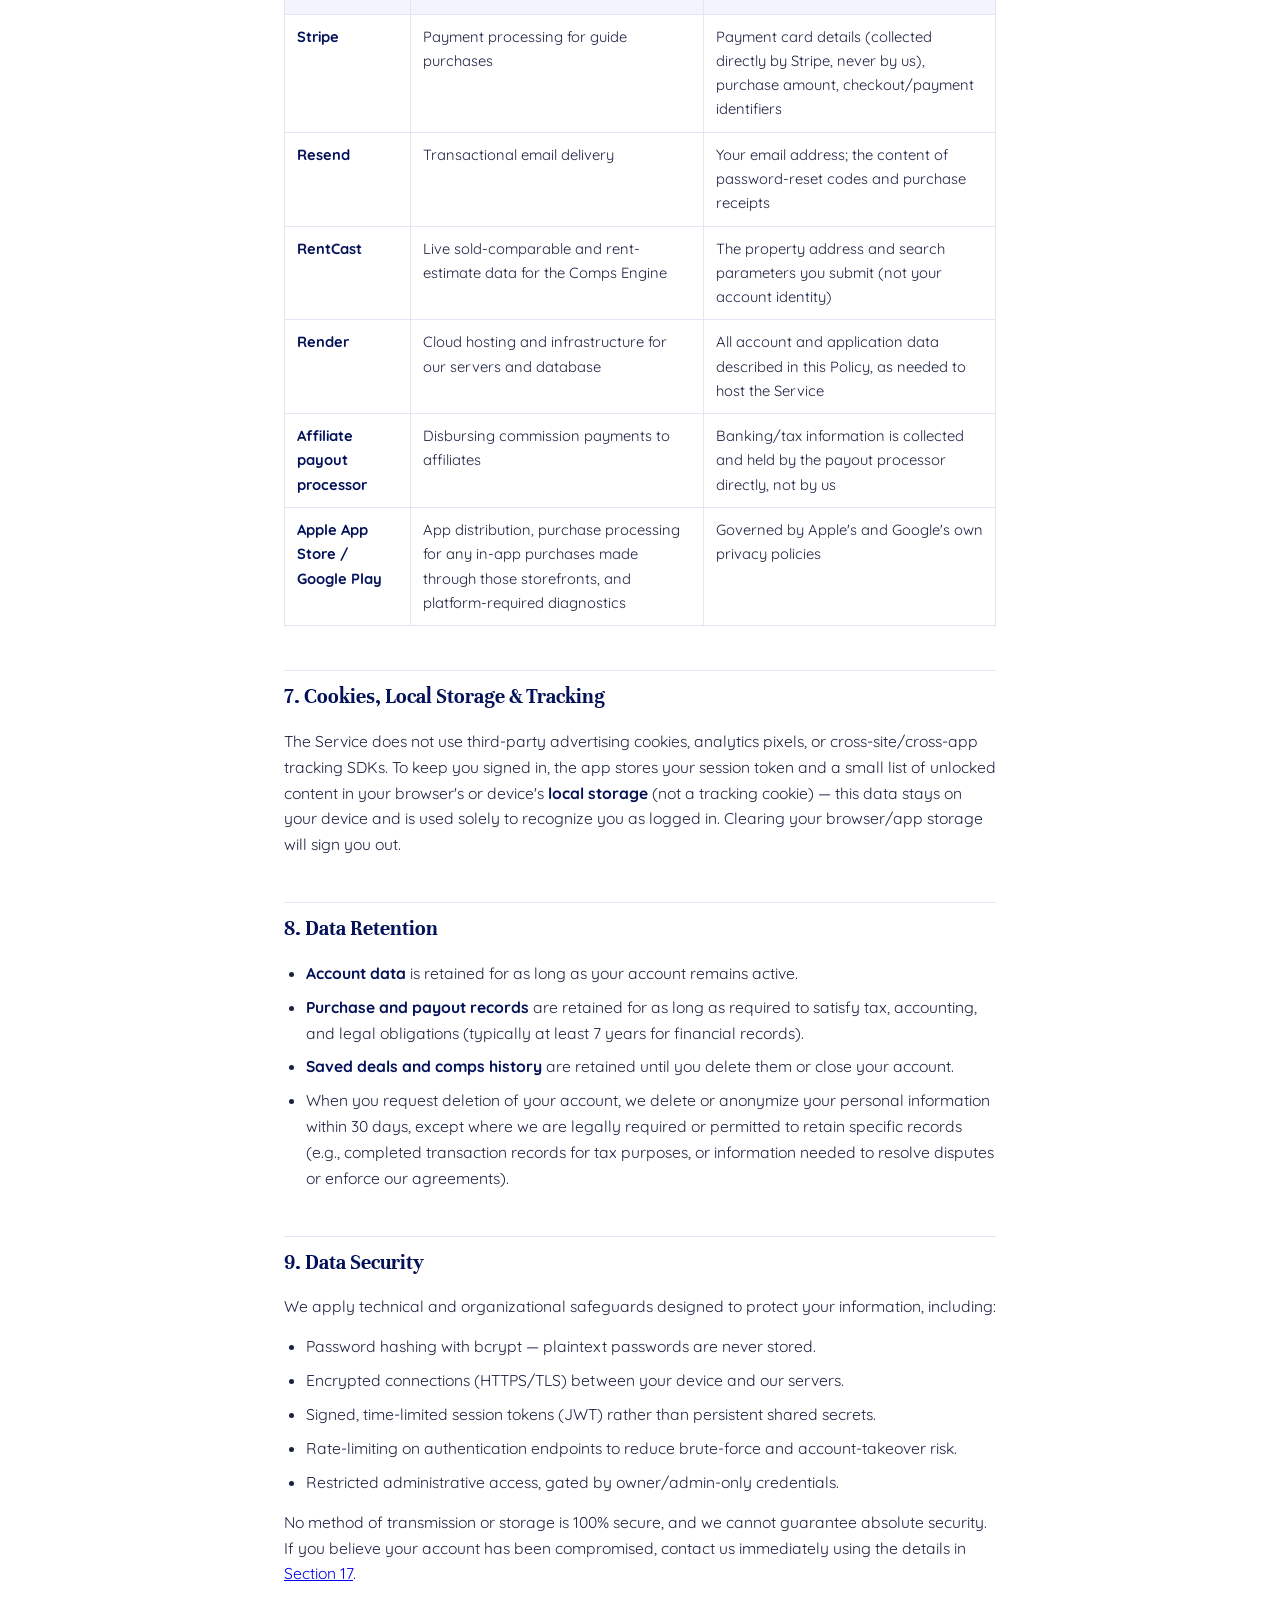
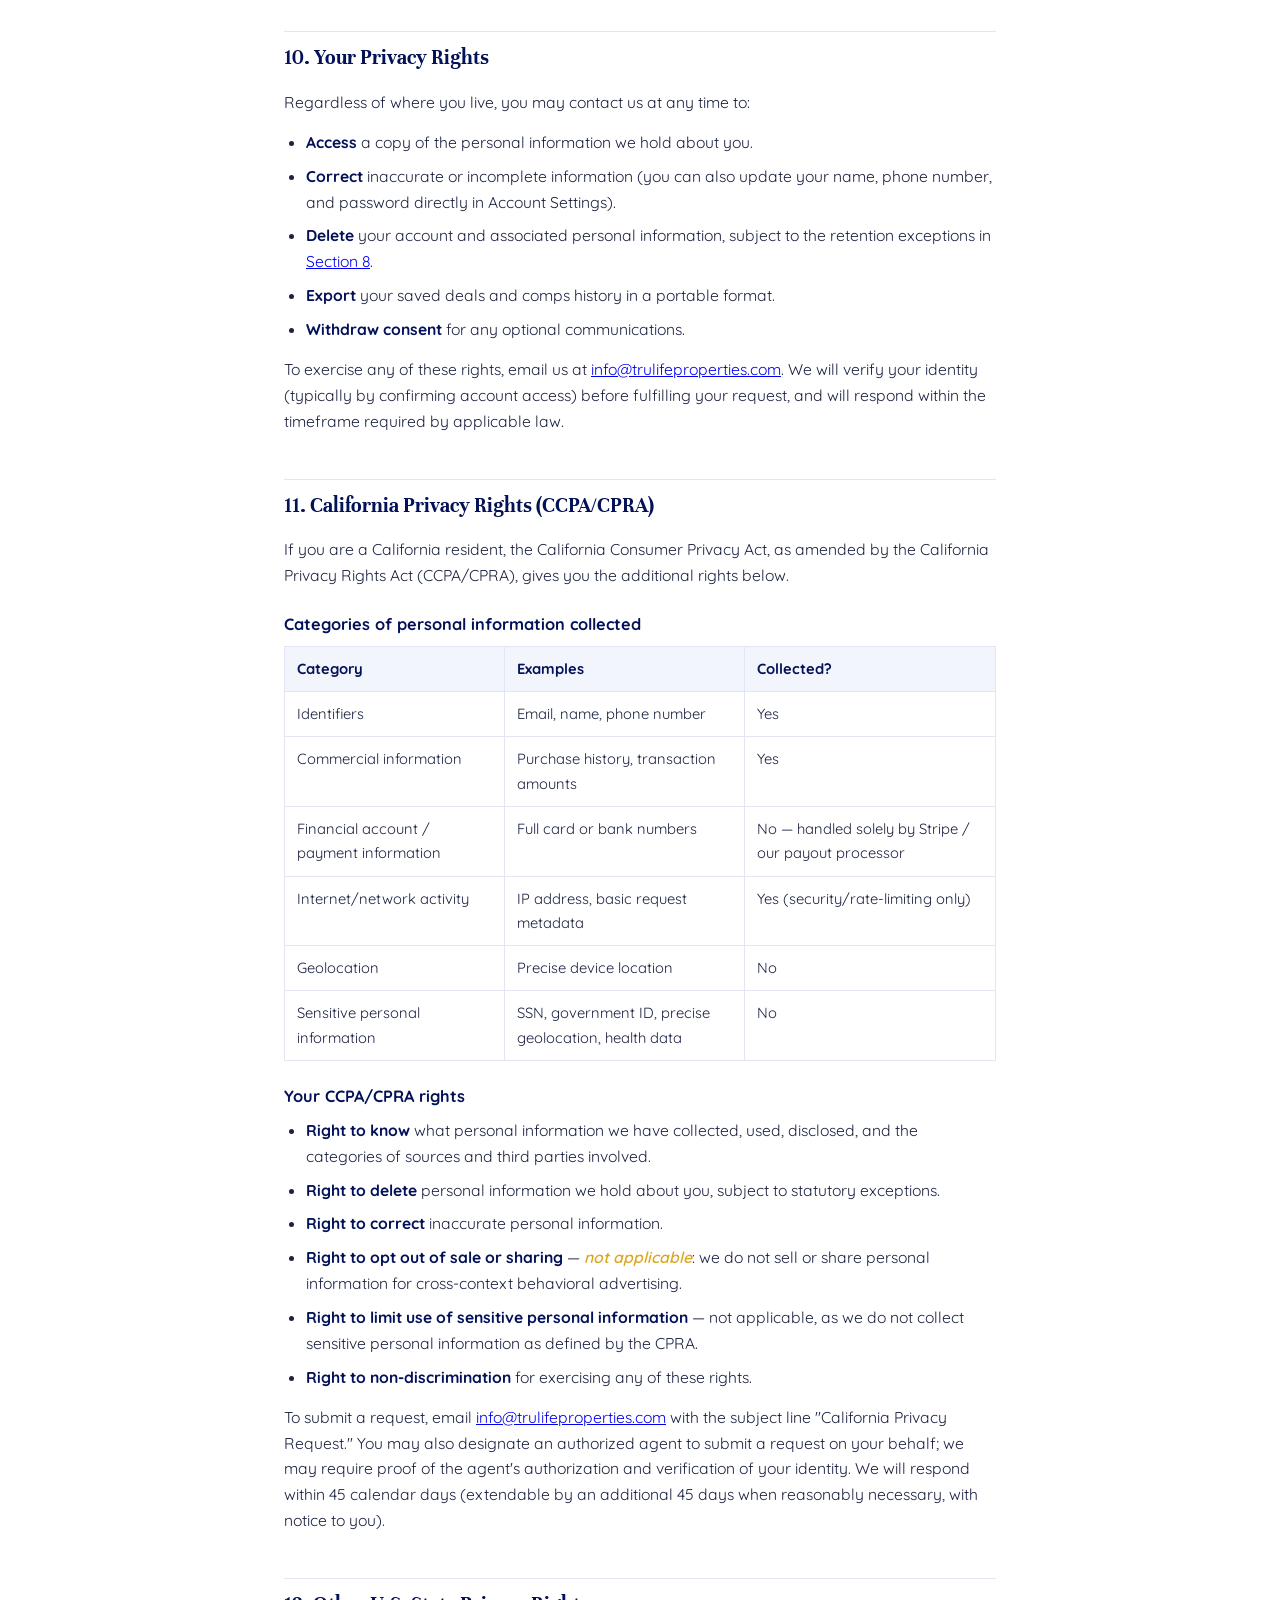
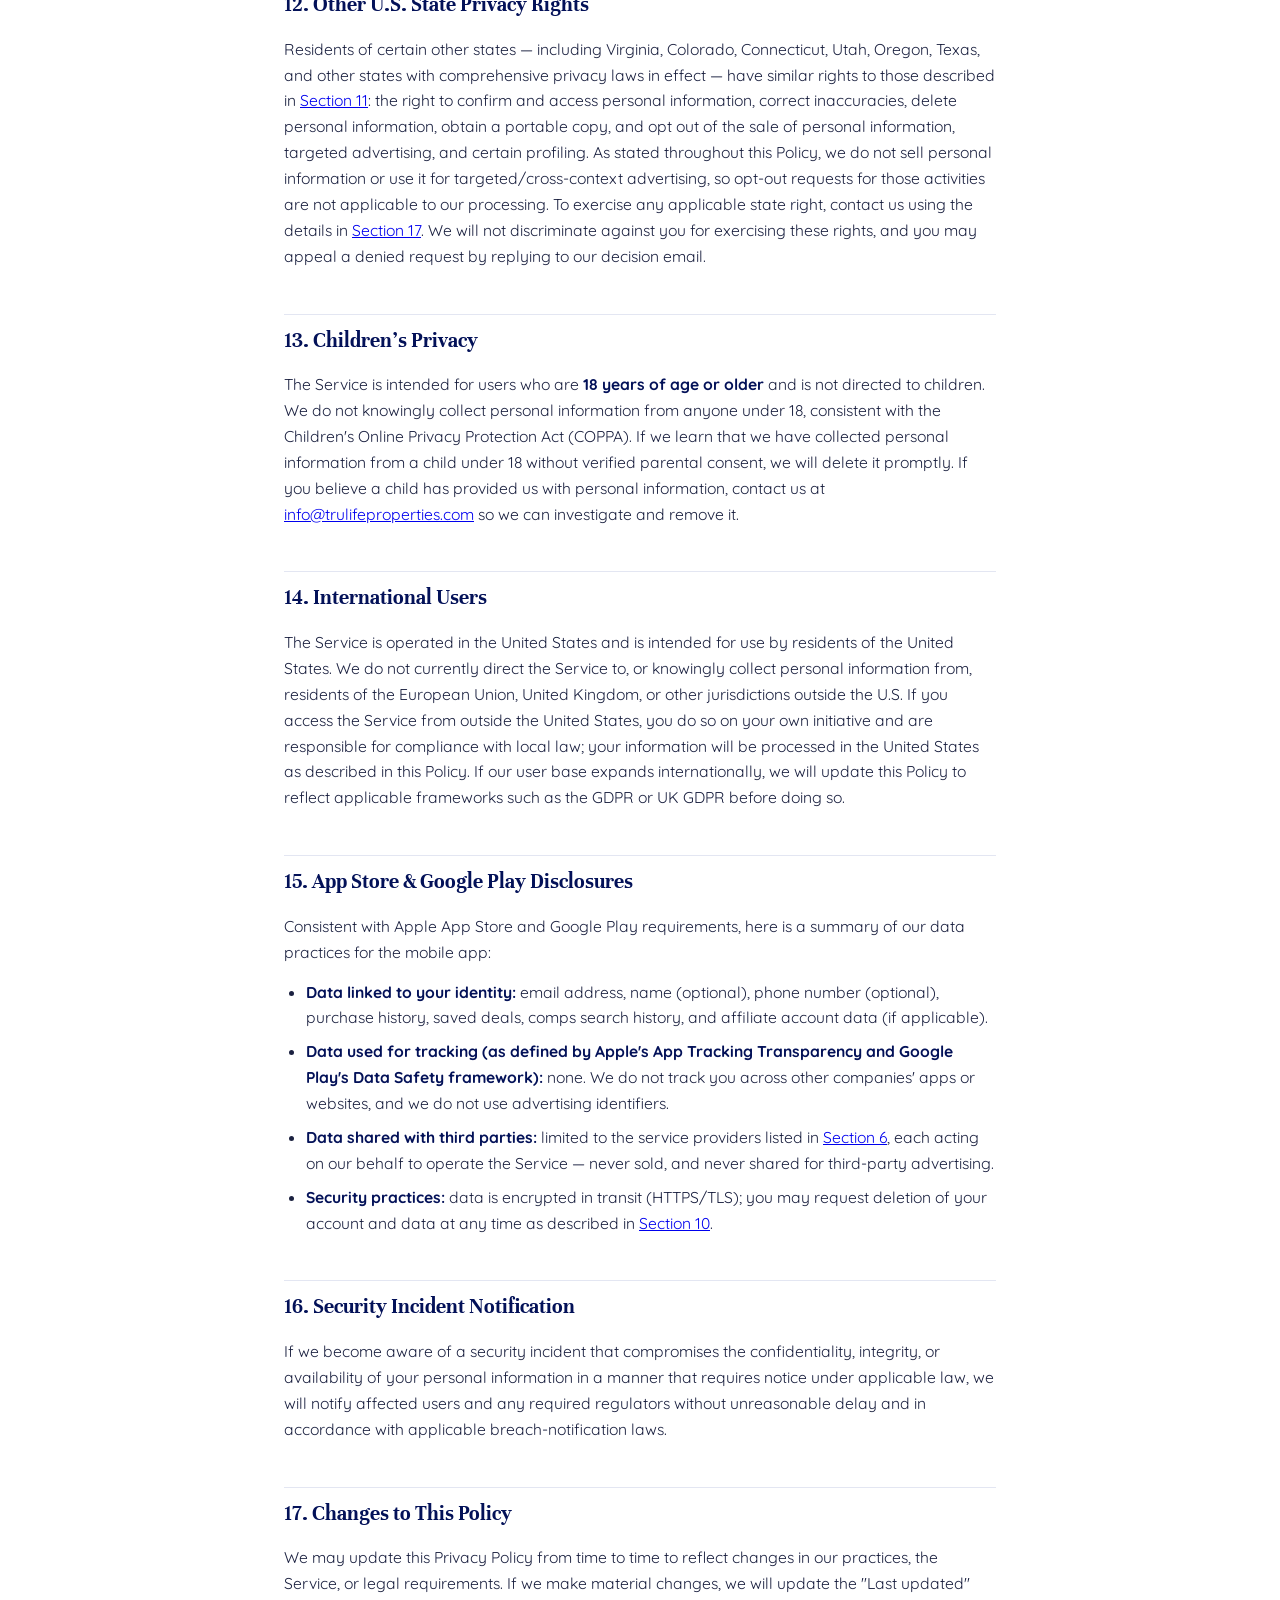
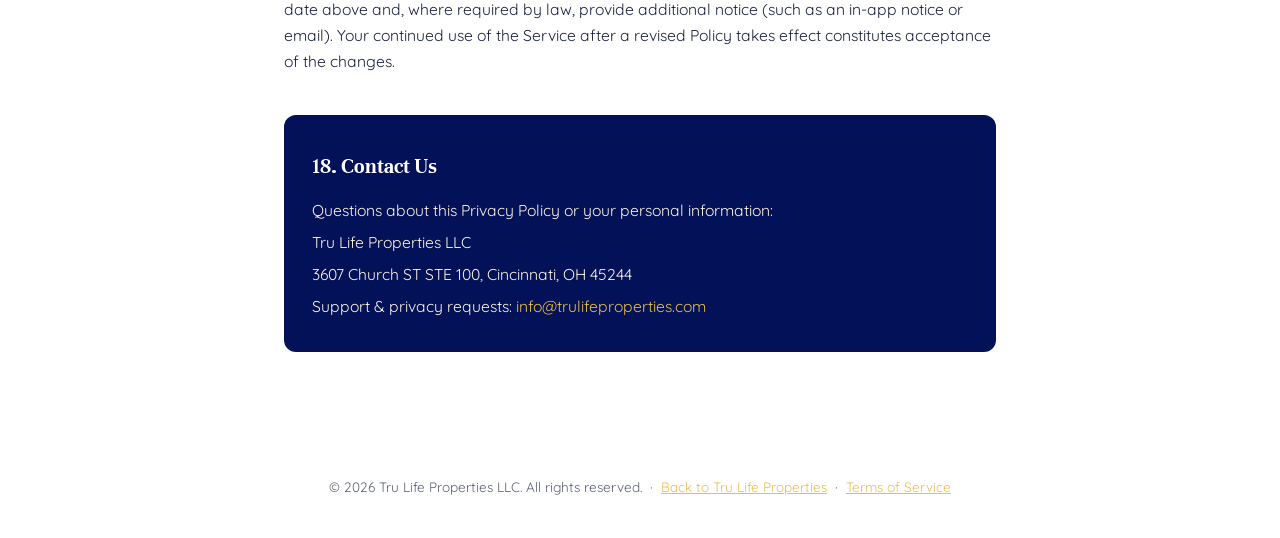
==== commit d31c5912: "Secure affiliate attribution, atomic purchase ledger, and refund-aware reporting" ====
--- a/static/privacy-policy.html
+++ b/static/privacy-policy.html
@@ -151,7 +151,7 @@
 <header class="masthead">
   <div class="brand">TRU LIFE <em>PROPERTIES</em></div>
   <h1>Privacy Policy</h1>
-  <p class="meta">Effective date: September 15, 2026 &nbsp;·&nbsp; Last updated: September 15, 2026</p>
+  <p class="meta">Effective date: September 15, 2026 &nbsp;·&nbsp; Last updated: October 1, 2026</p>
 </header>
 
 <main>
@@ -218,11 +218,13 @@
       <li><strong>We do not collect, view, or store your full credit card number, CVV, or bank account number.</strong> All card and payment details are entered directly into Stripe's secure, PCI-compliant checkout and are processed exclusively by Stripe. See <a href="#third-parties">Section 6</a>.</li>
     </ul>
 
-    <h3>2.4 Affiliate Program Data (only if you join as an affiliate)</h3>
+    <h3>2.4 Affiliate and Referral Program Data</h3>
     <ul>
       <li>Name, email address, password (hashed), a public handle/slug, and your assigned commission rate(s).</li>
       <li>Click-tracking data attributable to your referral links: the page visited, referring URL, and browser user-agent string — used to attribute sales and calculate commissions.</li>
       <li>Sales and payout records associated with your affiliate account.</li>
+      <li>If you register using an affiliate link or invite code, we link your account to the referring affiliate. The affiliate can see your first name, masked email address, signup date, purchased products, transaction amounts, and refund adjustments to track referrals and commissions. They cannot access your password, payment-card details, saved deals, or another affiliate's customers. Authorized administrators can access referral records for support and accounting.</li>
+      <li>Before signup, we may remember the first valid referral code in your browser for up to 90 days. After signup, attribution is stored with your account so later verified purchases can be attributed across devices. Account-linked records are subject to our retention and deletion policies.</li>
       <li><strong>Banking, tax ID, and other payout details are collected and held entirely by our third-party payout processor, not by Tru Life Properties.</strong> We only see that a payout occurred and its amount.</li>
     </ul>
 
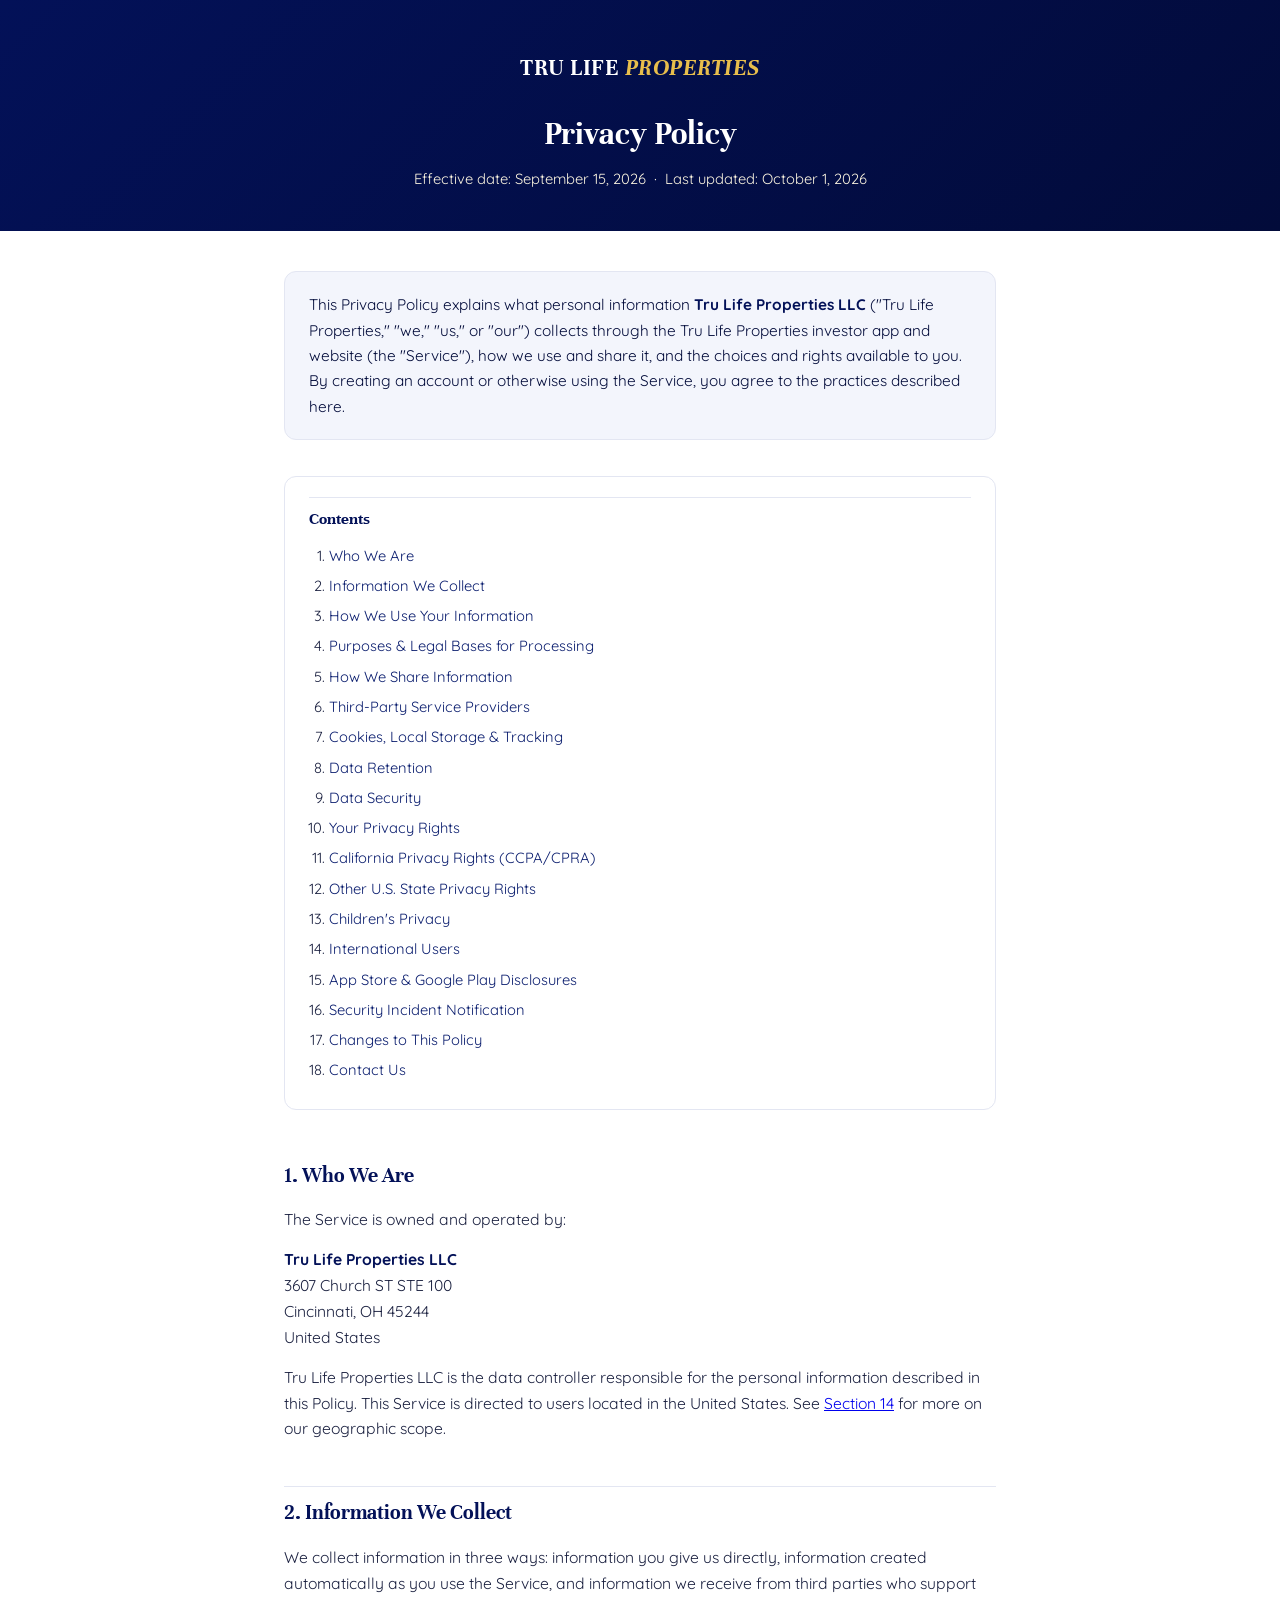
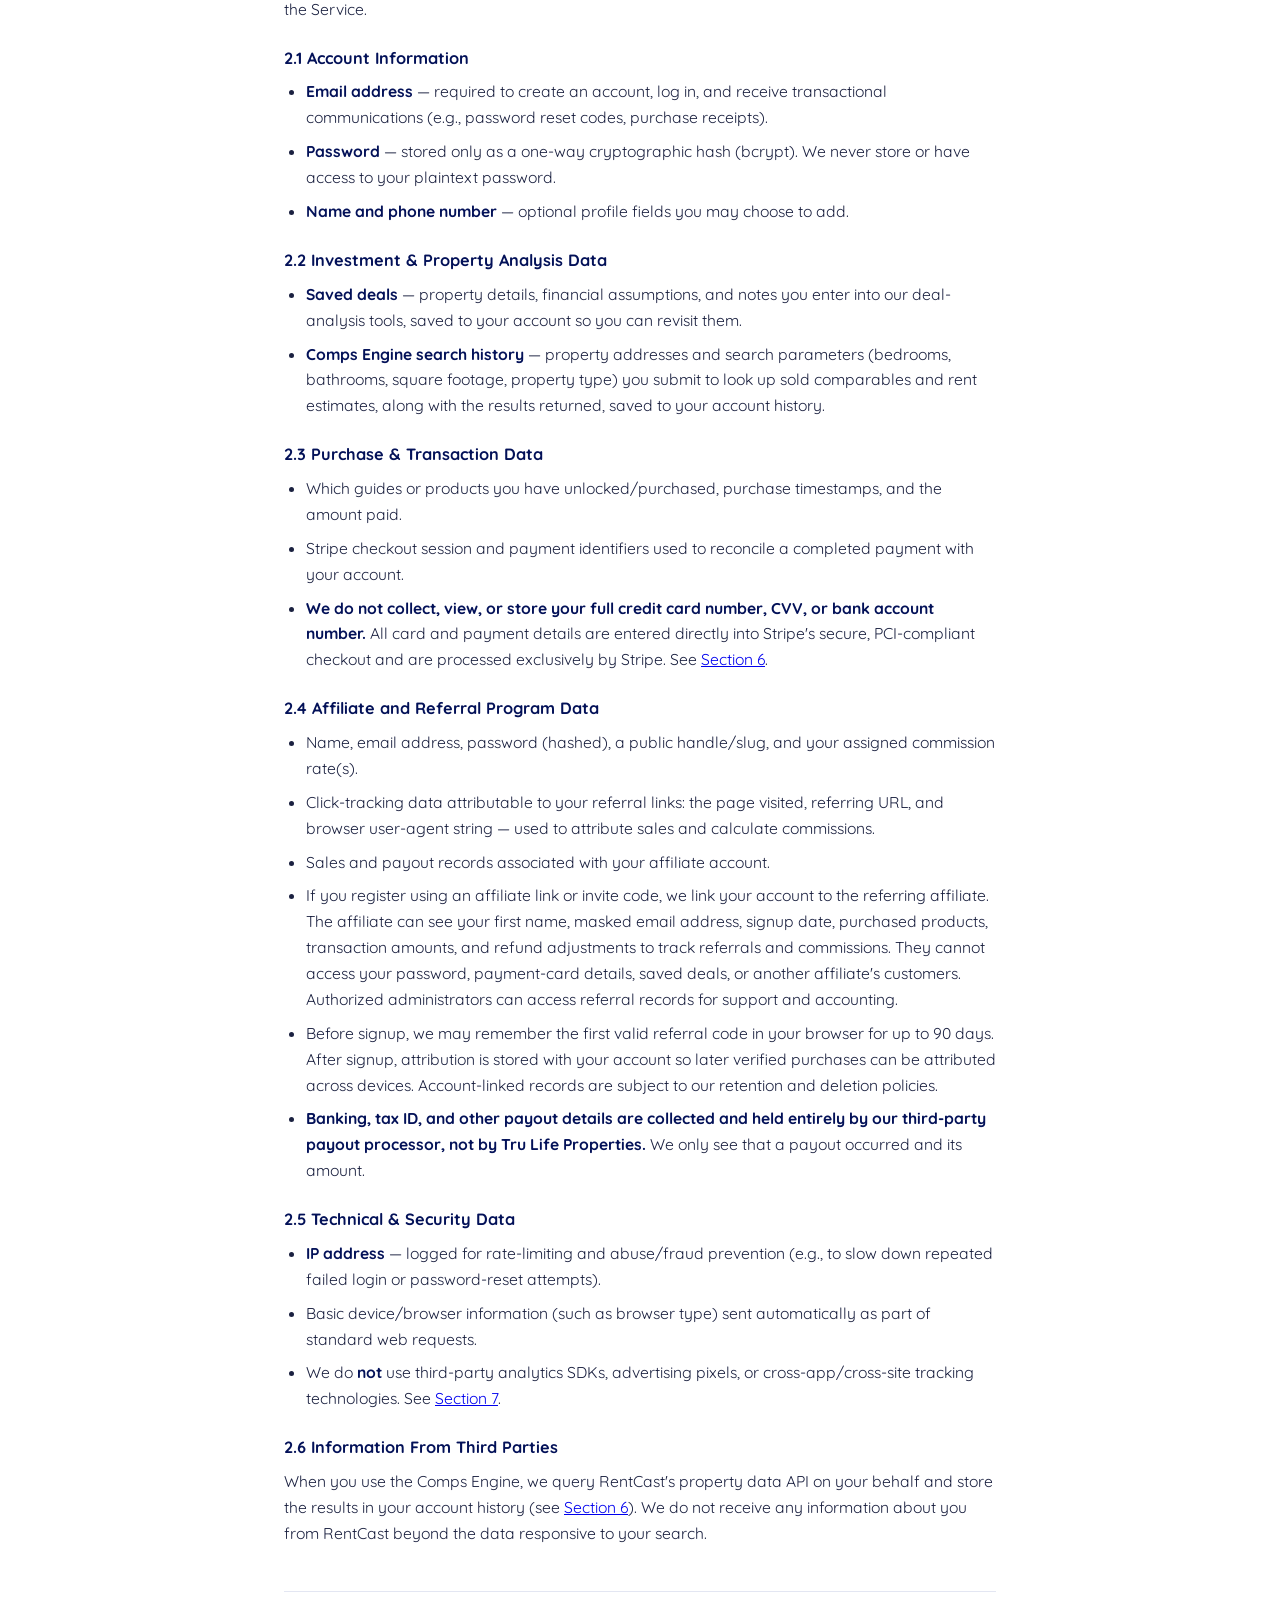
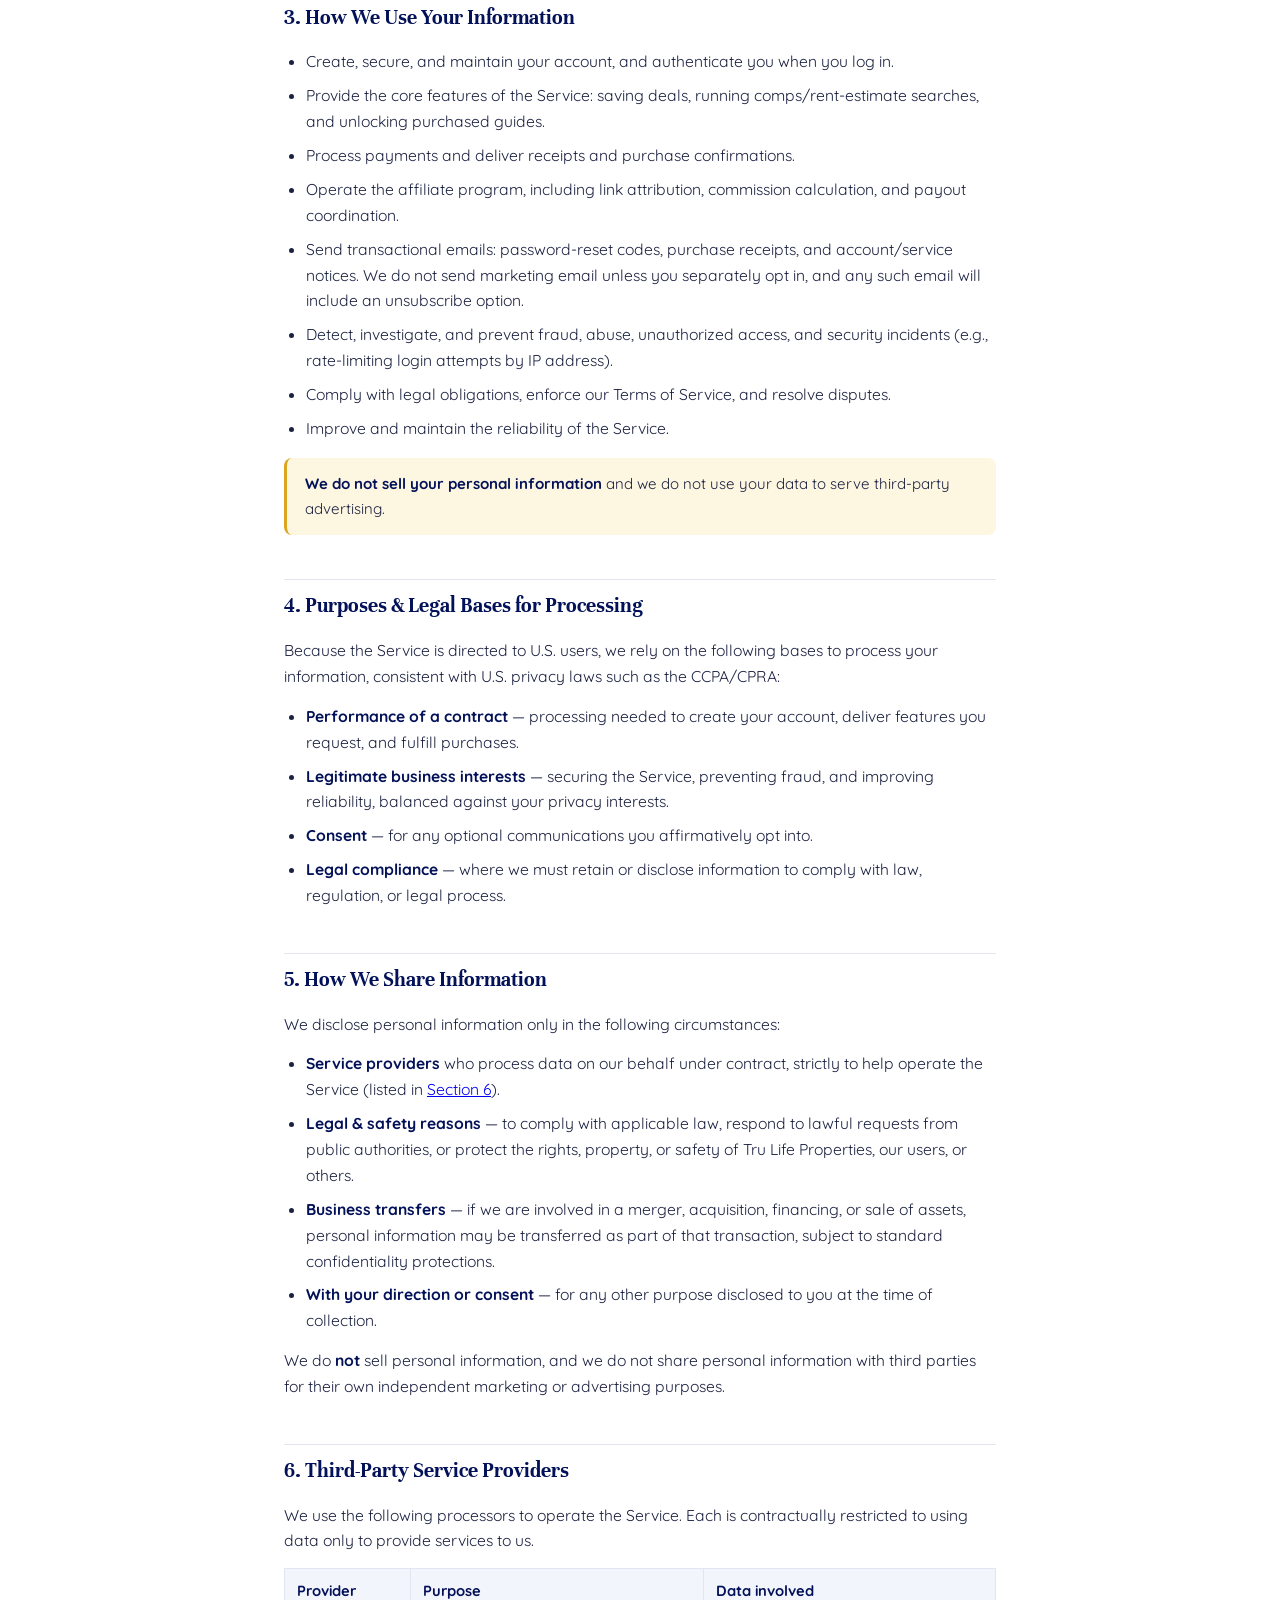
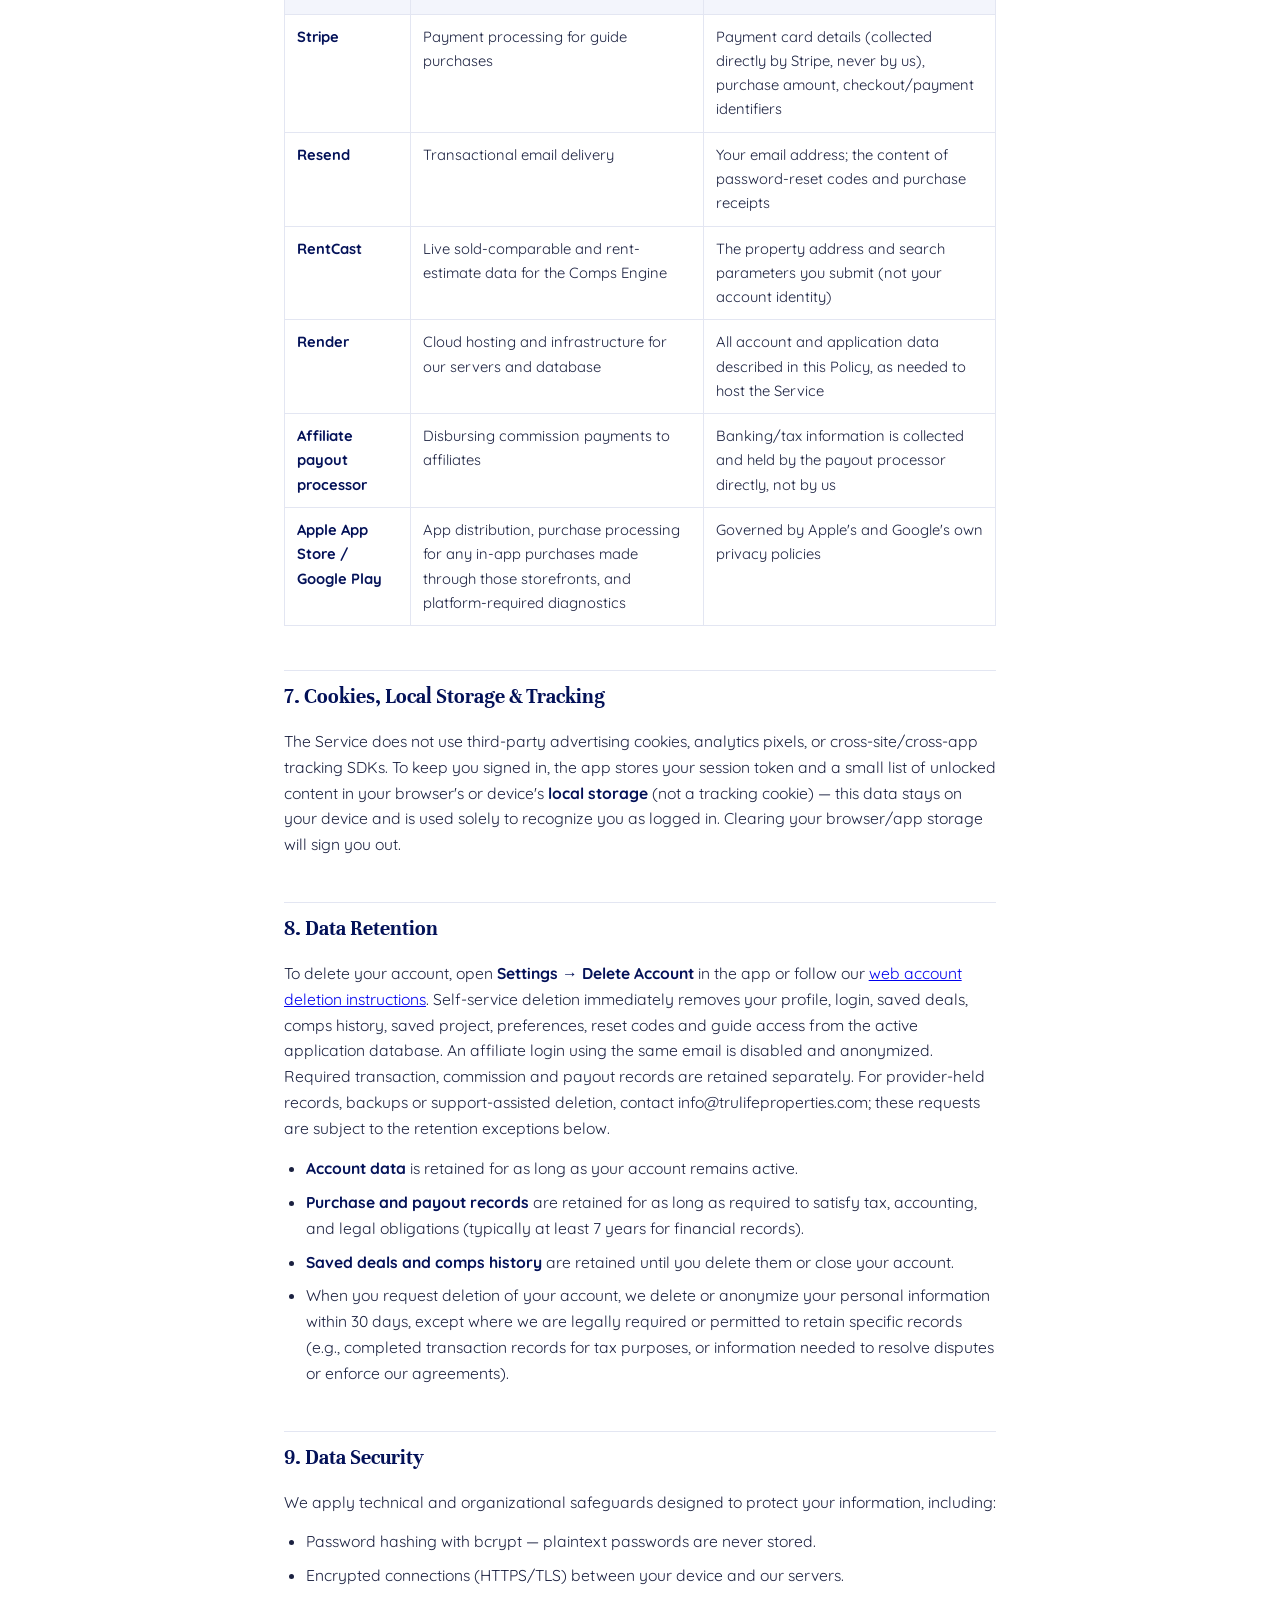
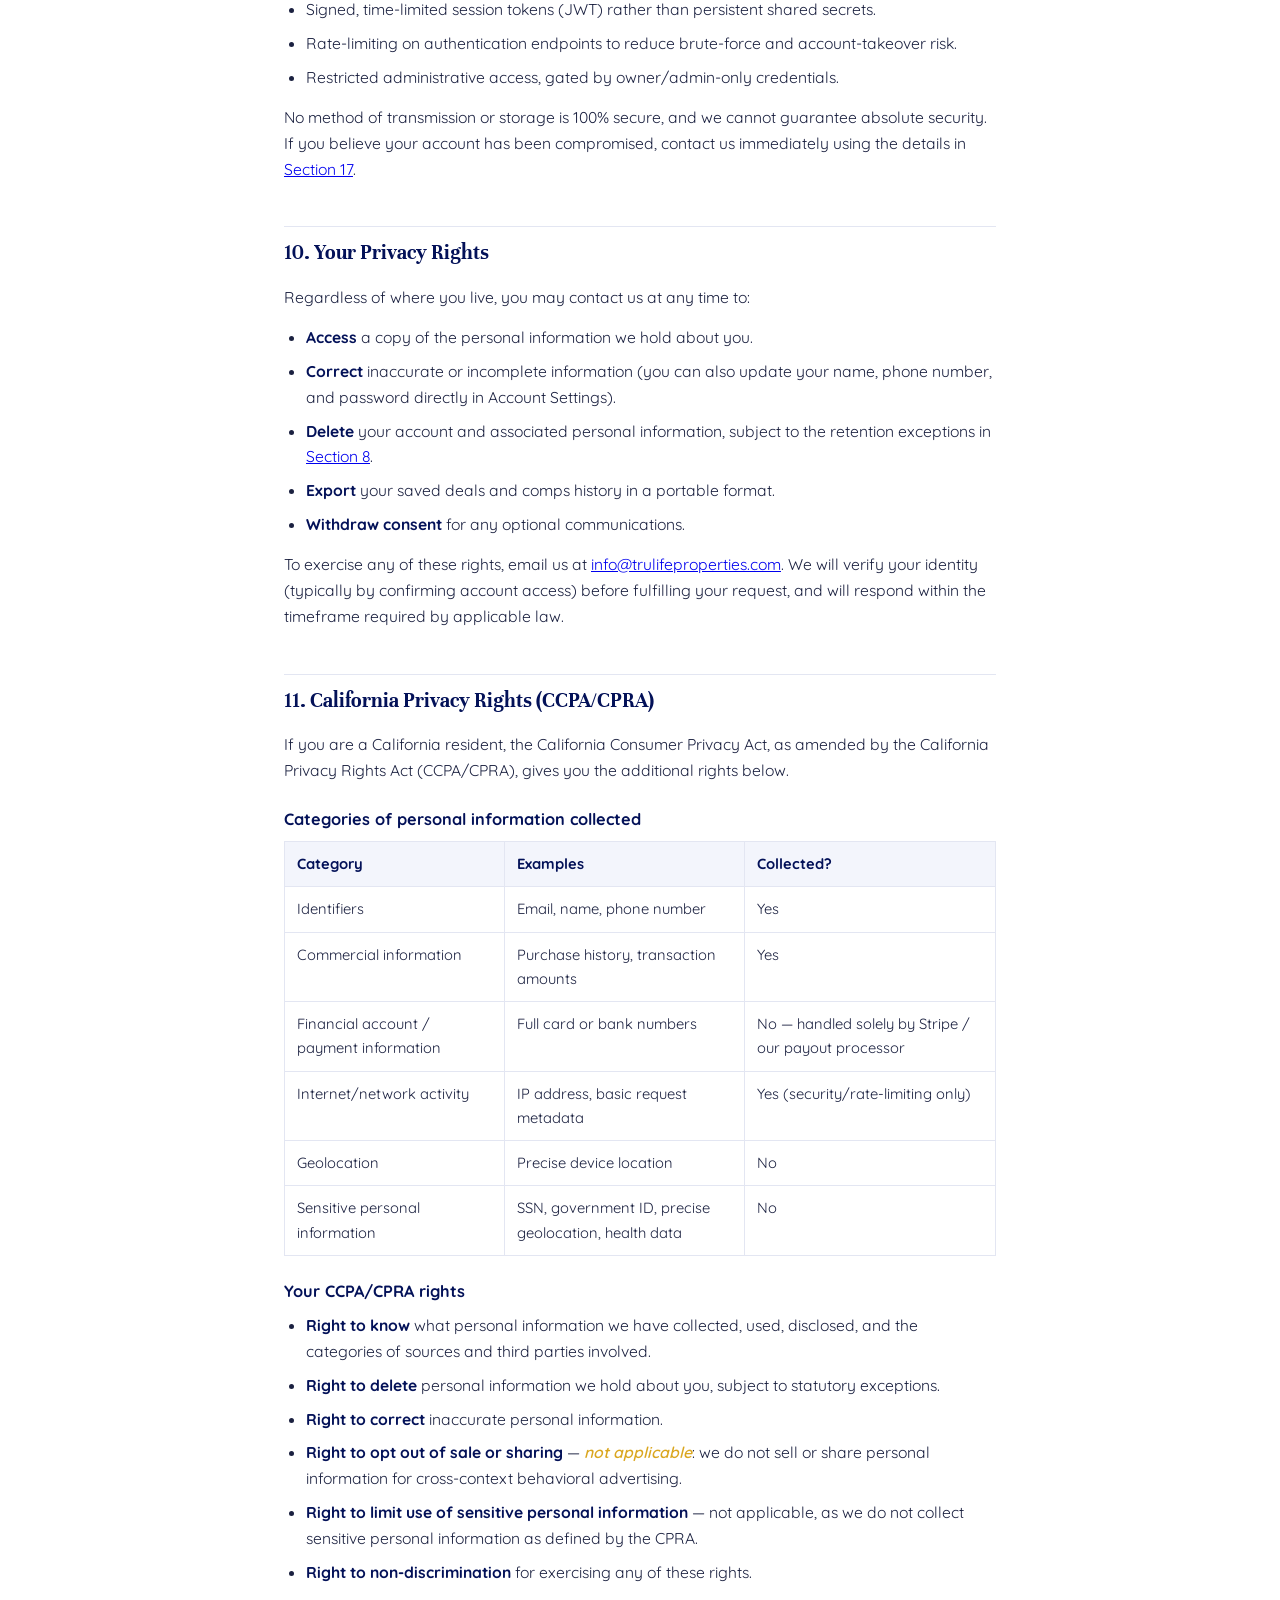
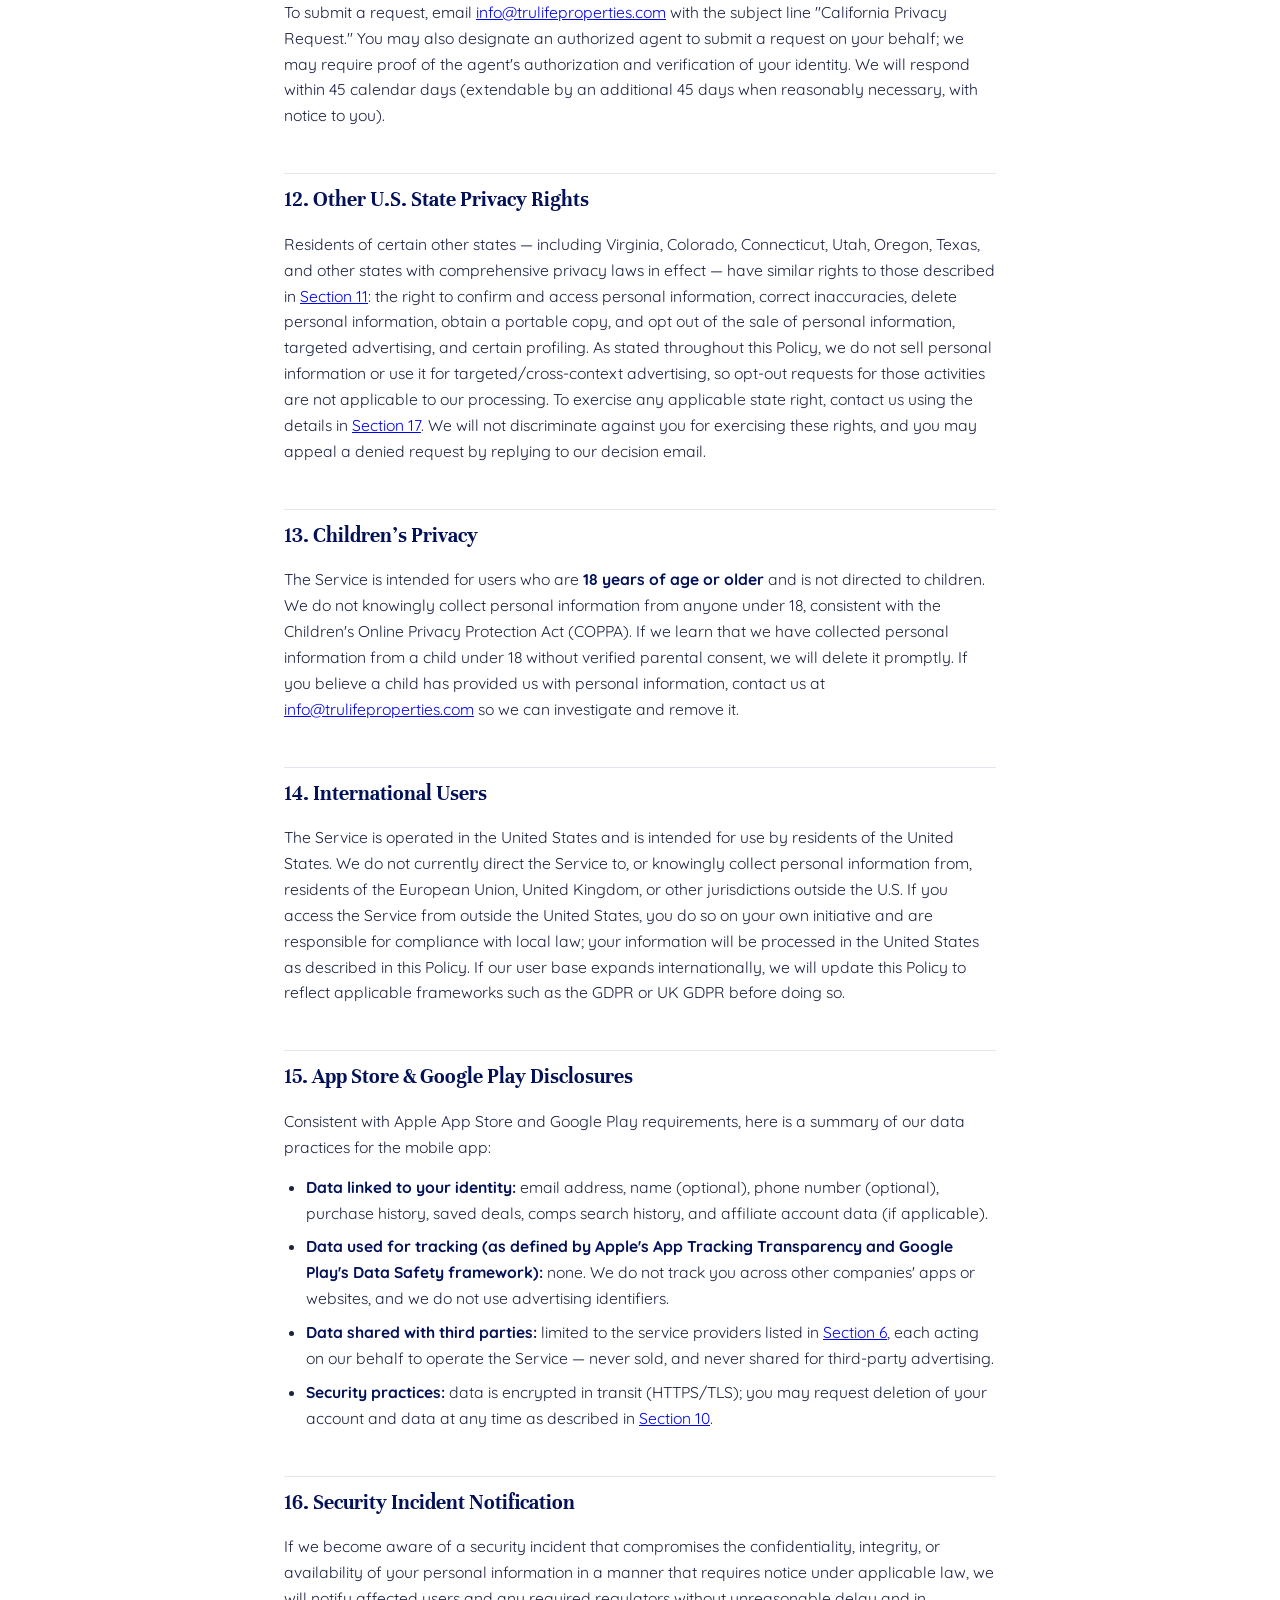
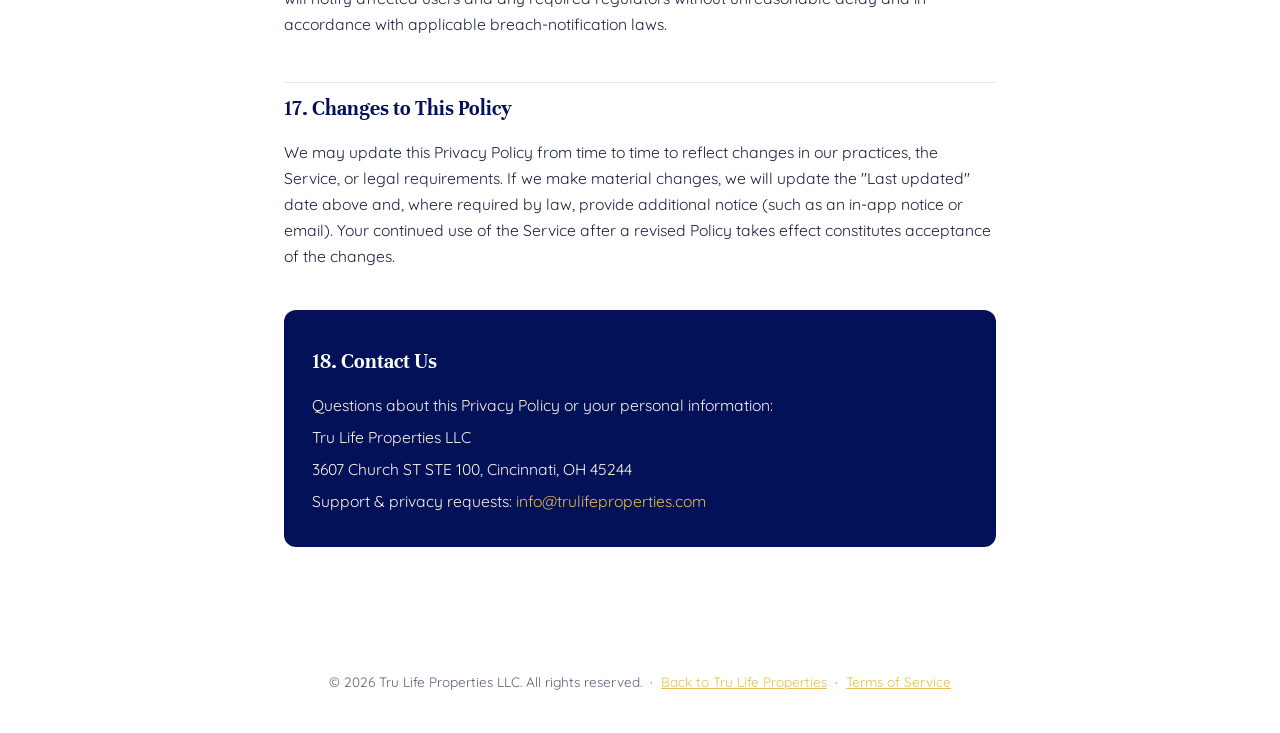
==== commit ee148bc2: "Add account deletion, isolated saved project settings, and release safety checks" ====
--- a/static/privacy-policy.html
+++ b/static/privacy-policy.html
@@ -298,6 +298,7 @@
 
   <section id="retention">
     <h2>8. Data Retention</h2>
+    <p>To delete your account, open <strong>Settings → Delete Account</strong> in the app or follow our <a href="/delete-account.html">web account deletion instructions</a>. Self-service deletion immediately removes your profile, login, saved deals, comps history, saved project, preferences, reset codes and guide access from the active application database. An affiliate login using the same email is disabled and anonymized. Required transaction, commission and payout records are retained separately. For provider-held records, backups or support-assisted deletion, contact info@trulifeproperties.com; these requests are subject to the retention exceptions below.</p>
     <ul>
       <li><strong>Account data</strong> is retained for as long as your account remains active.</li>
       <li><strong>Purchase and payout records</strong> are retained for as long as required to satisfy tax, accounting, and legal obligations (typically at least 7 years for financial records).</li>
